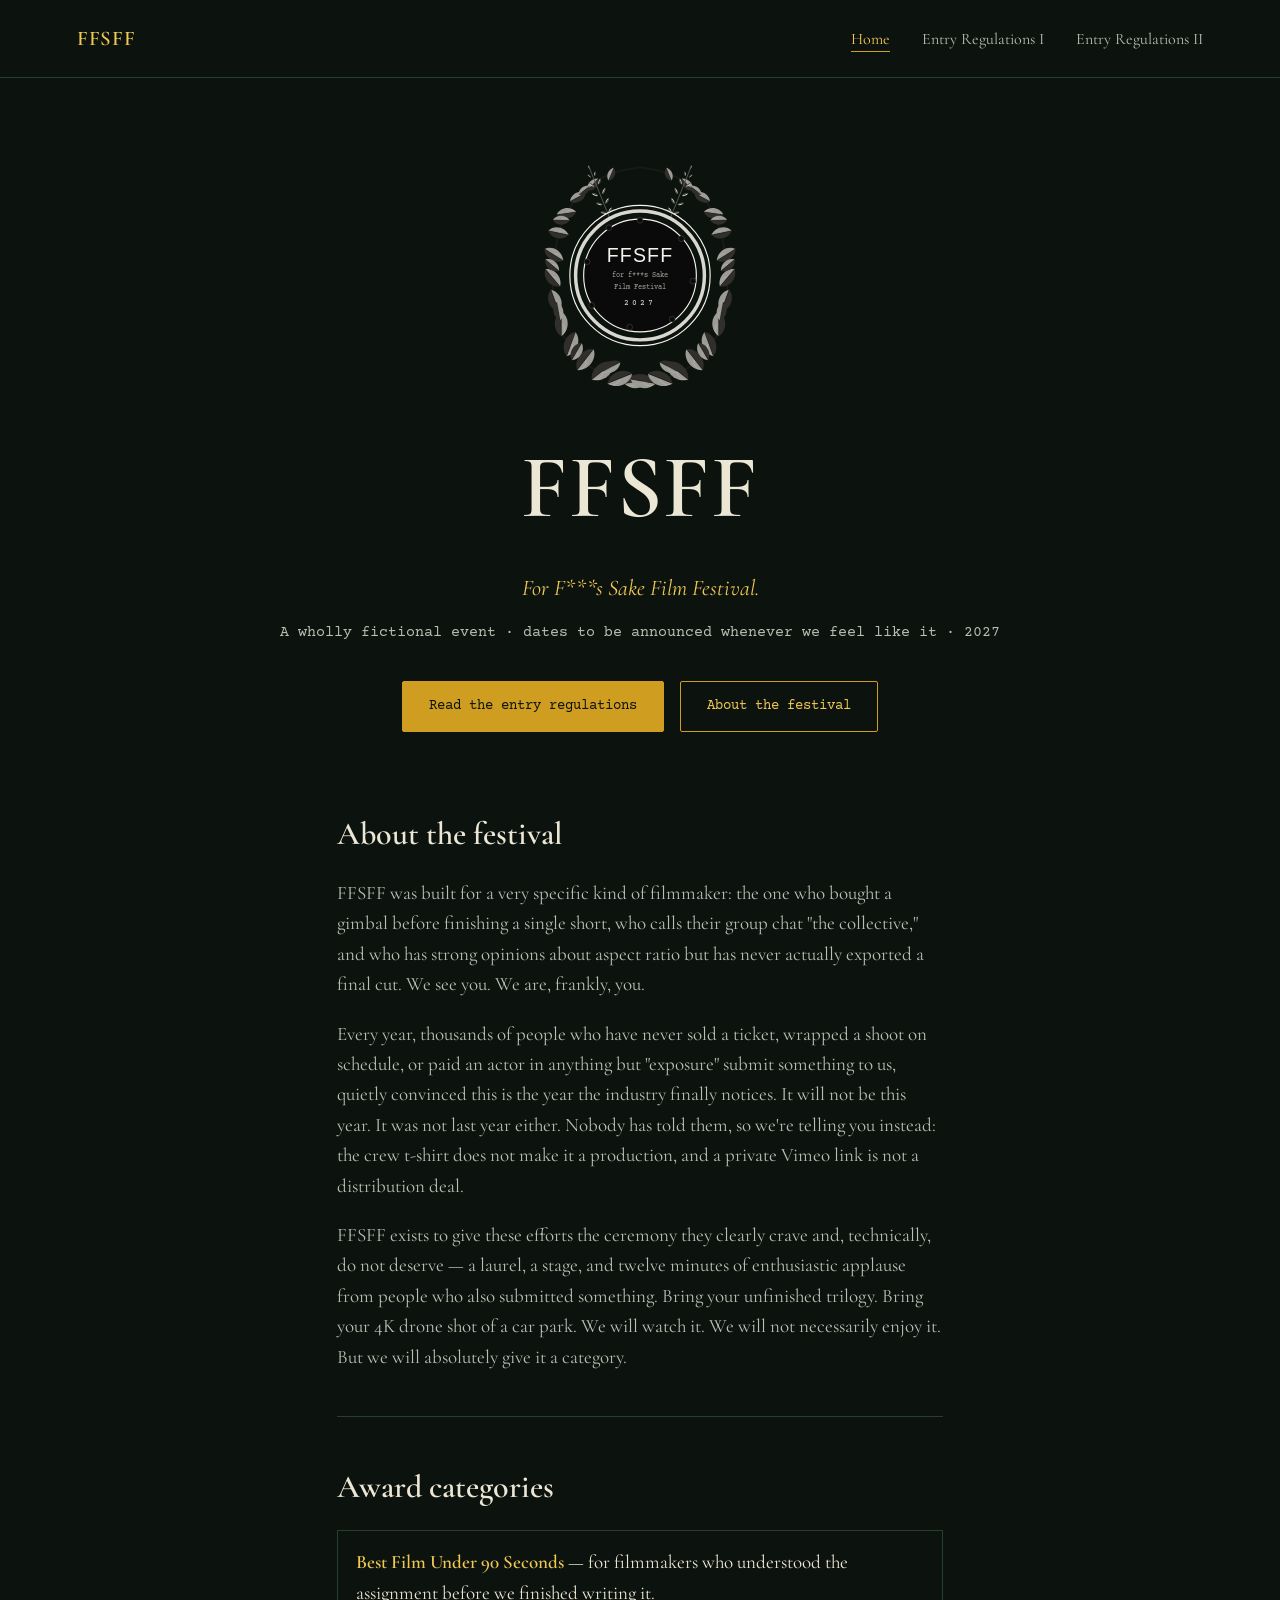
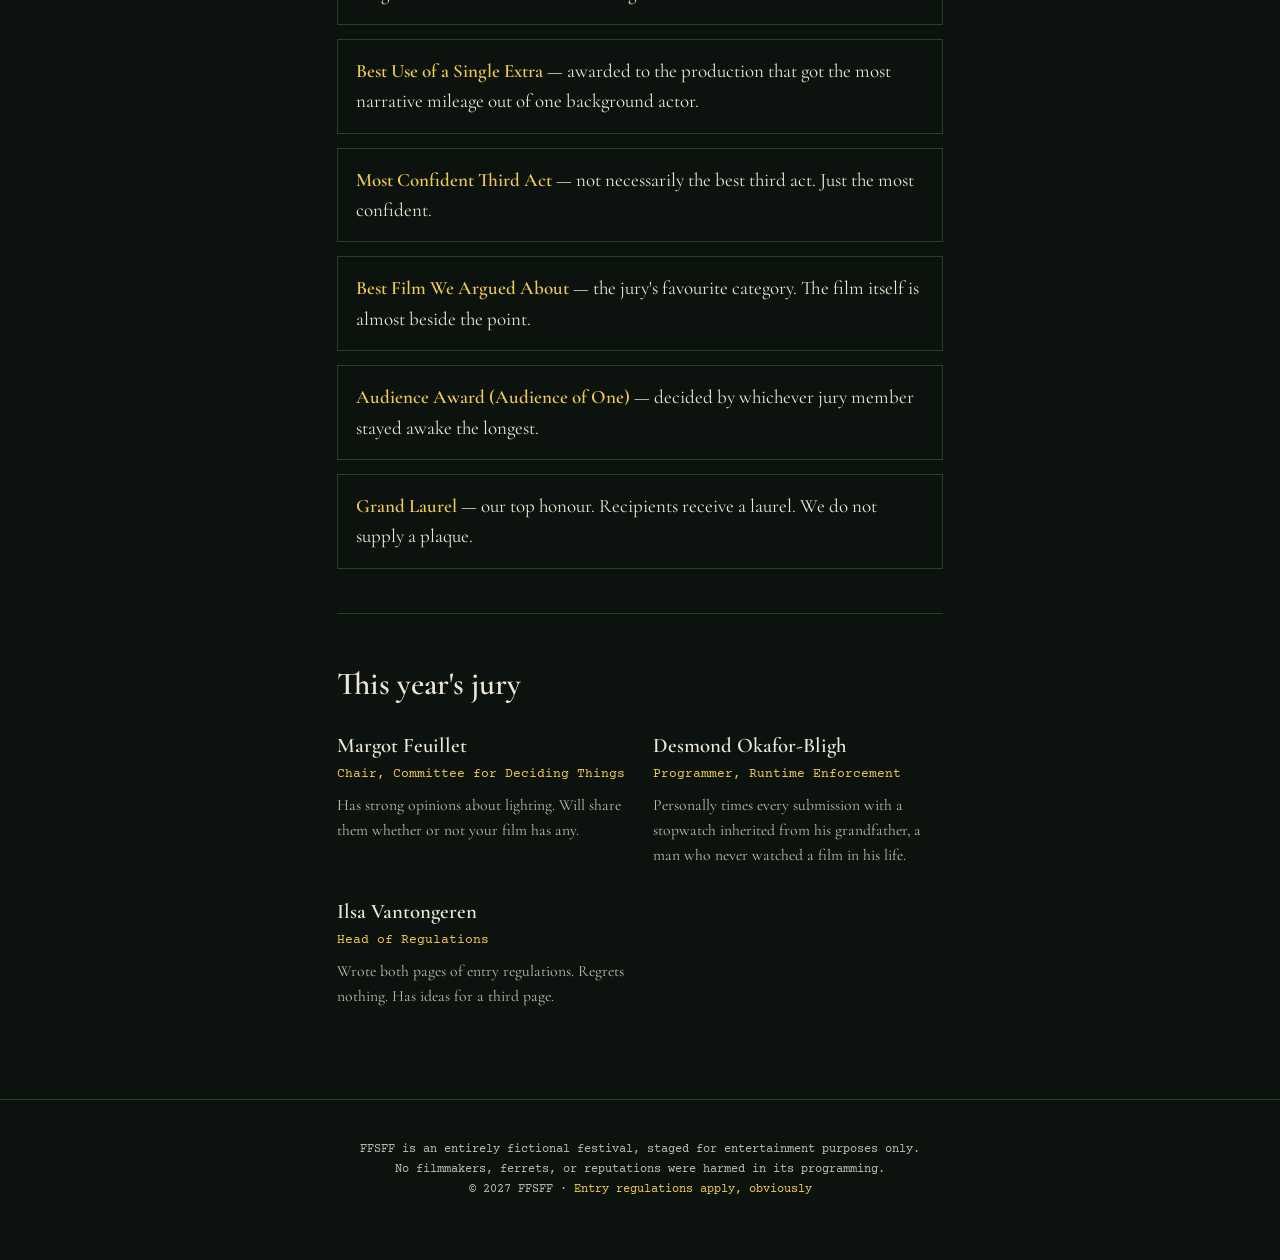
==== index.html @ 9a026857 "Black and white cinema theme, larger emblem" ====
<!DOCTYPE html>
<html lang="en">
<head>
<meta charset="UTF-8">
<meta name="viewport" content="width=device-width, initial-scale=1.0">
<title>FFSFF 2027 — For F***s Sake Film Festival</title>
<meta name="description" content="FFSFF 2027: a mock film festival for people who insist they're filmmakers and, bless them, have no idea they aren't.">
<link rel="stylesheet" href="style.css">
</head>
<body>

<div class="topnav">
  <a href="index.html" class="mark">FFSFF</a>
  <nav>
    <a href="index.html" aria-current="page">Home</a>
    <a href="entry-regulations-1.html">Entry Regulations I</a>
    <a href="entry-regulations-2.html">Entry Regulations II</a>
  </nav>
</div>
<div class="filmstrip"></div>

<header class="hero">
  <svg class="emblem" viewBox="0 0 400 460" xmlns="http://www.w3.org/2000/svg" role="img">
    <title>FFSFF emblem</title>
    <desc>A dense ring of grayscale laurel foliage framing a film-reel-styled circular badge with sprocket holes, reading FFSFF, for f-stars sake, film festival, 2027.</desc>
    <defs>
      <g id="leafGrey">
        <path d="M0,-17 C-12,-10 -12,10 0,17 L0,-17 Z" fill="#9c9b95"/>
        <path d="M0,-17 C12,-10 12,10 0,17 L0,-17 Z" fill="#302f2c"/>
        <path d="M0,-17 C-6,-13 -6,-4 -1,0" fill="none" stroke="#c9c8c2" stroke-width="1" opacity="0.5"/>
        <path d="M0,-17 L0,17" stroke="#1a1a18" stroke-width="0.7"/>
      </g>
      <g id="leafFern">
        <path d="M0,-9 C-4,-6 -4,6 0,9 L0,-9 Z" fill="#d8d7d0"/>
        <path d="M0,-9 C4,-6 4,6 0,9 L0,-9 Z" fill="#57564f"/>
      </g>
      <g id="fern">
        <path d="M0,0 L0,-92" stroke="#57564f" stroke-width="1.6"/>
        <use href="#leafFern" transform="translate(-6,-14) rotate(-58) scale(0.55)"/>
        <use href="#leafFern" transform="translate(6,-14) rotate(58) scale(0.55)"/>
        <use href="#leafFern" transform="translate(-7,-30) rotate(-52) scale(0.6)"/>
        <use href="#leafFern" transform="translate(7,-30) rotate(52) scale(0.6)"/>
        <use href="#leafFern" transform="translate(-8,-47) rotate(-46) scale(0.62)"/>
        <use href="#leafFern" transform="translate(8,-47) rotate(46) scale(0.62)"/>
        <use href="#leafFern" transform="translate(-7,-64) rotate(-40) scale(0.55)"/>
        <use href="#leafFern" transform="translate(7,-64) rotate(40) scale(0.55)"/>
        <use href="#leafFern" transform="translate(-5,-79) rotate(-30) scale(0.42)"/>
        <use href="#leafFern" transform="translate(5,-79) rotate(30) scale(0.42)"/>
        <use href="#leafFern" transform="translate(0,-93) rotate(0) scale(0.35)"/>
      </g>
    </defs>

    <g>
      <path d="M200,435 C140,428 85,400 62,340 C45,295 45,240 55,190 C65,140 90,100 130,78 C155,65 178,60 200,58" fill="none" stroke="#1a1a18" stroke-width="3"/>
      <use href="#leafGrey" transform="translate(195,430) rotate(-100) scale(1.3)"/>
      <use href="#leafGrey" transform="translate(165,425) rotate(-112) scale(1.35)"/>
      <use href="#leafGrey" transform="translate(135,412) rotate(-128) scale(1.4)"/>
      <use href="#leafGrey" transform="translate(105,392) rotate(-142) scale(1.35)"/>
      <use href="#leafGrey" transform="translate(80,365) rotate(-160) scale(1.3)"/>
      <use href="#leafGrey" transform="translate(63,330) rotate(180) scale(1.25)"/>
      <use href="#leafGrey" transform="translate(52,290) rotate(160) scale(1.2)"/>
      <use href="#leafGrey" transform="translate(48,250) rotate(140) scale(1.15)"/>
      <use href="#leafGrey" transform="translate(50,210) rotate(122) scale(1.1)"/>
      <use href="#leafGrey" transform="translate(58,172) rotate(102) scale(1.05)"/>
      <use href="#leafGrey" transform="translate(72,138) rotate(82) scale(1.0)"/>
      <use href="#leafGrey" transform="translate(92,110) rotate(62) scale(0.9)"/>
      <use href="#leafGrey" transform="translate(118,88) rotate(42) scale(0.8)"/>
      <use href="#leafGrey" transform="translate(150,70) rotate(22) scale(0.7)"/>
      <use href="#leafGrey" transform="translate(150,405) rotate(-118) scale(1.05)"/>
      <use href="#leafGrey" transform="translate(90,378) rotate(-150) scale(1.0)"/>
      <use href="#leafGrey" transform="translate(58,308) rotate(170) scale(0.95)"/>
      <use href="#leafGrey" transform="translate(47,228) rotate(130) scale(0.9)"/>
      <use href="#leafGrey" transform="translate(63,150) rotate(92) scale(0.85)"/>
      <use href="#leafGrey" transform="translate(103,98) rotate(52) scale(0.7)"/>
      <use href="#fern" transform="translate(148,148) rotate(-22) scale(1.05)"/>
    </g>
    <g transform="translate(400,0) scale(-1,1)">
      <path d="M200,435 C140,428 85,400 62,340 C45,295 45,240 55,190 C65,140 90,100 130,78 C155,65 178,60 200,58" fill="none" stroke="#1a1a18" stroke-width="3"/>
      <use href="#leafGrey" transform="translate(195,430) rotate(-100) scale(1.3)"/>
      <use href="#leafGrey" transform="translate(165,425) rotate(-112) scale(1.35)"/>
      <use href="#leafGrey" transform="translate(135,412) rotate(-128) scale(1.4)"/>
      <use href="#leafGrey" transform="translate(105,392) rotate(-142) scale(1.35)"/>
      <use href="#leafGrey" transform="translate(80,365) rotate(-160) scale(1.3)"/>
      <use href="#leafGrey" transform="translate(63,330) rotate(180) scale(1.25)"/>
      <use href="#leafGrey" transform="translate(52,290) rotate(160) scale(1.2)"/>
      <use href="#leafGrey" transform="translate(48,250) rotate(140) scale(1.15)"/>
      <use href="#leafGrey" transform="translate(50,210) rotate(122) scale(1.1)"/>
      <use href="#leafGrey" transform="translate(58,172) rotate(102) scale(1.05)"/>
      <use href="#leafGrey" transform="translate(72,138) rotate(82) scale(1.0)"/>
      <use href="#leafGrey" transform="translate(92,110) rotate(62) scale(0.9)"/>
      <use href="#leafGrey" transform="translate(118,88) rotate(42) scale(0.8)"/>
      <use href="#leafGrey" transform="translate(150,70) rotate(22) scale(0.7)"/>
      <use href="#leafGrey" transform="translate(150,405) rotate(-118) scale(1.05)"/>
      <use href="#leafGrey" transform="translate(90,378) rotate(-150) scale(1.0)"/>
      <use href="#leafGrey" transform="translate(58,308) rotate(170) scale(0.95)"/>
      <use href="#leafGrey" transform="translate(47,228) rotate(130) scale(0.9)"/>
      <use href="#leafGrey" transform="translate(63,150) rotate(92) scale(0.85)"/>
      <use href="#leafGrey" transform="translate(103,98) rotate(52) scale(0.7)"/>
      <use href="#fern" transform="translate(148,148) rotate(-22) scale(1.05)"/>
    </g>

    <circle cx="200" cy="246" r="122" fill="none" stroke="#f4f3ee" stroke-width="2"/>
    <circle cx="200" cy="246" r="112" fill="none" stroke="#d8d7d0" stroke-width="6"/>
    <circle cx="200" cy="246" r="98" fill="#0a0a0a" stroke="#f4f3ee" stroke-width="2"/>
    <circle cx="200" cy="150" r="5" fill="#0a0a0a" stroke="#4a4a46" stroke-width="1"/>
    <circle cx="272" cy="182" r="5" fill="#0a0a0a" stroke="#4a4a46" stroke-width="1"/>
    <circle cx="292" cy="256" r="5" fill="#0a0a0a" stroke="#4a4a46" stroke-width="1"/>
    <circle cx="256" cy="322" r="5" fill="#0a0a0a" stroke="#4a4a46" stroke-width="1"/>
    <circle cx="182" cy="336" r="5" fill="#0a0a0a" stroke="#4a4a46" stroke-width="1"/>
    <circle cx="116" cy="298" r="5" fill="#0a0a0a" stroke="#4a4a46" stroke-width="1"/>
    <circle cx="108" cy="222" r="5" fill="#0a0a0a" stroke="#4a4a46" stroke-width="1"/>
    <circle cx="146" cy="163" r="5" fill="#0a0a0a" stroke="#4a4a46" stroke-width="1"/>

    <text x="200" y="222" text-anchor="middle" font-size="34" letter-spacing="2" fill="#f4f3ee" font-family="Bebas Neue, sans-serif">FFSFF</text>
    <text x="200" y="248" text-anchor="middle" font-size="13" fill="#a9a8a2" font-family="Courier Prime, monospace">for f***s Sake</text>
    <text x="200" y="270" text-anchor="middle" font-size="13" fill="#a9a8a2" font-family="Courier Prime, monospace">Film Festival</text>
    <text x="200" y="298" text-anchor="middle" font-size="14" letter-spacing="5" fill="#f4f3ee" font-family="Courier Prime, monospace">2027</text>
  </svg>

  <h1>FFSFF</h1>
  <p class="tagline">For F***s Sake Film Festival.</p>
  <p class="dates">A wholly fictional event · dates to be announced whenever we feel like it · 2027</p>

  <div class="ctas">
    <a class="btn solid" href="entry-regulations-1.html">Read the entry regulations</a>
    <a class="btn ghost" href="#about">About the festival</a>
  </div>
</header>
<div class="filmstrip"></div>

<main class="dark">

  <section id="about">
    <h2>About the festival</h2>
    <p>FFSFF was built for a very specific kind of filmmaker: the one who bought a gimbal before finishing a single short, who calls their group chat "the collective," and who has strong opinions about aspect ratio but has never actually exported a final cut. We see you. We are, frankly, you.</p>
    <p>Every year, thousands of people who have never sold a ticket, wrapped a shoot on schedule, or paid an actor in anything but "exposure" submit something to us, quietly convinced this is the year the industry finally notices. It will not be this year. It was not last year either. Nobody has told them, so we're telling you instead: the crew t-shirt does not make it a production, and a private Vimeo link is not a distribution deal.</p>
    <p>FFSFF exists to give these efforts the ceremony they clearly crave and, technically, do not deserve — a laurel, a stage, and twelve minutes of enthusiastic applause from people who also submitted something. Bring your unfinished trilogy. Bring your 4K drone shot of a car park. We will watch it. We will not necessarily enjoy it. But we will absolutely give it a category.</p>
  </section>

  <section id="categories">
    <h2>Award categories</h2>
    <ul class="categories-list">
      <li><strong>Best Film Under 90 Seconds</strong> — for filmmakers who understood the assignment before we finished writing it.</li>
      <li><strong>Best Use of a Single Extra</strong> — awarded to the production that got the most narrative mileage out of one background actor.</li>
      <li><strong>Most Confident Third Act</strong> — not necessarily the best third act. Just the most confident.</li>
      <li><strong>Best Film We Argued About</strong> — the jury's favourite category. The film itself is almost beside the point.</li>
      <li><strong>Audience Award (Audience of One)</strong> — decided by whichever jury member stayed awake the longest.</li>
      <li><strong>Grand Laurel</strong> — our top honour. Recipients receive a laurel. We do not supply a plaque.</li>
    </ul>
  </section>

  <section id="jury">
    <h2>This year's jury</h2>
    <div class="jury-grid">
      <div class="jury-card">
        <h3>Margot Feuillet</h3>
        <div class="role">Chair, Committee for Deciding Things</div>
        <p>Has strong opinions about lighting. Will share them whether or not your film has any.</p>
      </div>
      <div class="jury-card">
        <h3>Desmond Okafor-Bligh</h3>
        <div class="role">Programmer, Runtime Enforcement</div>
        <p>Personally times every submission with a stopwatch inherited from his grandfather, a man who never watched a film in his life.</p>
      </div>
      <div class="jury-card">
        <h3>Ilsa Vantongeren</h3>
        <div class="role">Head of Regulations</div>
        <p>Wrote both pages of entry regulations. Regrets nothing. Has ideas for a third page.</p>
      </div>
    </div>
  </section>

</main>

<div class="filmstrip"></div>
<footer>
  FFSFF is an entirely fictional festival, staged for entertainment purposes only.<br>
  No filmmakers, ferrets, or reputations were harmed in its programming.<br>
  © 2027 FFSFF · <a href="entry-regulations-1.html">Entry regulations apply, obviously</a>
</footer>

</body>
</html>
---- style.css ----
@import url('https://fonts.googleapis.com/css2?family=Cormorant+Garamond:ital,wght@0,400;0,500;0,600;1,500&family=Courier+Prime:wght@400;700&display=swap');

:root{
  --ink:#0c130e;
  --ink-2:#121b15;
  --forest:#26402d;
  --forest-light:#3f6046;
  --gold:#cf9d1f;
  --gold-light:#f0c852;
  --gold-dark:#8a6510;
  --cream:#ece6d5;
  --cream-dim:#b7c0b3;
  --stamp-red:#8c2f26;
  --max:760px;
}

*{box-sizing:border-box;}
html{scroll-behavior:smooth;}
body{
  margin:0;
  background:var(--ink);
  color:var(--cream);
  font-family:'Cormorant Garamond', serif;
  font-size:19px;
  line-height:1.6;
}

a{color:inherit;}
img,svg{max-width:100%;}

/* ---------- top nav ---------- */
.topnav{
  display:flex;
  justify-content:space-between;
  align-items:center;
  padding:22px 6vw;
  border-bottom:1px solid var(--forest);
}
.topnav .mark{
  font-weight:600;
  letter-spacing:0.04em;
  font-size:1.3rem;
  text-decoration:none;
  color:var(--gold-light);
}
.topnav nav a{
  margin-left:28px;
  text-decoration:none;
  font-size:1rem;
  color:var(--cream-dim);
  border-bottom:1px solid transparent;
  padding-bottom:2px;
}
.topnav nav a:hover, .topnav nav a[aria-current="page"]{
  border-bottom-color:var(--gold);
  color:var(--gold-light);
}

/* ---------- hero ---------- */
.hero{
  padding:56px 6vw 76px;
  text-align:center;
  max-width:920px;
  margin:0 auto;
}
.hero .emblem{width:230px;margin:0 auto 8px;}
.hero h1{
  font-size:clamp(3rem,9vw,5.6rem);
  margin:0;
  font-weight:600;
  letter-spacing:0.02em;
  color:var(--cream);
}
.hero .tagline{
  font-style:italic;
  color:var(--gold-light);
  font-size:1.4rem;
  margin:10px 0 4px;
}
.hero .dates{
  color:var(--cream-dim);
  font-family:'Courier Prime', monospace;
  font-size:0.95rem;
  margin-bottom:36px;
}
.hero .ctas{
  display:flex;
  gap:16px;
  justify-content:center;
  flex-wrap:wrap;
}
.btn{
  display:inline-block;
  padding:13px 26px;
  border-radius:2px;
  text-decoration:none;
  font-family:'Courier Prime', monospace;
  font-size:0.9rem;
  border:1px solid var(--gold);
  transition:background 0.15s ease, color 0.15s ease;
}
.btn.solid{background:var(--gold);color:#0c130e;}
.btn.solid:hover{background:var(--gold-light);}
.btn.ghost{color:var(--gold-light);}
.btn.ghost:hover{background:rgba(207,157,31,0.12);}

/* ---------- sections on dark ---------- */
main.dark{max-width:var(--max);margin:0 auto;padding:0 6vw 90px;}
main.dark h2{
  font-size:2rem;
  font-weight:600;
  color:var(--cream);
  border-top:1px solid var(--forest);
  padding-top:44px;
  margin-top:44px;
  margin-bottom:6px;
}
main.dark section:first-of-type h2{border-top:none;padding-top:0;margin-top:0;}
main.dark p{color:var(--cream-dim);}
blockquote{
  font-style:italic;
  color:var(--gold-light);
  border-left:2px solid var(--gold);
  margin:20px 0;
  padding:4px 0 4px 20px;
}
blockquote cite{
  display:block;
  font-style:normal;
  font-family:'Courier Prime', monospace;
  font-size:0.85rem;
  color:var(--cream-dim);
  margin-top:8px;
}

.categories-list{list-style:none;margin:18px 0 0;padding:0;display:grid;gap:14px;}
.categories-list li{
  border:1px solid var(--forest);
  padding:16px 18px;
  color:var(--cream);
}
.categories-list strong{color:var(--gold-light);font-weight:600;}

.jury-grid{display:grid;gap:26px;grid-template-columns:repeat(auto-fit,minmax(200px,1fr));margin-top:20px;}
.jury-card h3{margin:0 0 2px;color:var(--cream);font-weight:600;font-size:1.3rem;}
.jury-card .role{font-family:'Courier Prime',monospace;font-size:0.82rem;color:var(--gold-light);margin-bottom:8px;}
.jury-card p{margin:0;font-size:0.98rem;color:var(--cream-dim);}

footer{
  text-align:center;
  padding:40px 6vw 60px;
  color:var(--cream-dim);
  font-family:'Courier Prime', monospace;
  font-size:0.78rem;
  border-top:1px solid var(--forest);
}
footer a{color:var(--gold-light);text-decoration:none;}

/* ---------- regulations pages ---------- */
body.doc{background:var(--ink-2);color:var(--cream);}
body.doc .topnav{border-bottom:1px solid var(--forest);}
body.doc .topnav .mark{color:var(--gold-light);}
body.doc .topnav nav a{color:var(--cream-dim);}
body.doc .topnav nav a:hover, body.doc .topnav nav a[aria-current="page"]{color:var(--stamp-red);border-bottom-color:var(--stamp-red);}

.doc-wrap{max-width:var(--max);margin:0 auto;padding:20px 6vw 100px;position:relative;}
.doc-head{text-align:center;margin-bottom:10px;position:relative;}
.doc-head h1{font-size:clamp(2rem,5vw,2.7rem);margin:8px 0 4px;font-weight:600;color:var(--cream);}
.doc-head .part{font-family:'Courier Prime',monospace;font-size:0.85rem;letter-spacing:0.08em;color:var(--stamp-red);}
.doc-head .subhead{font-style:italic;color:var(--cream-dim);margin-bottom:0;}

.stamp{
  position:absolute;
  top:-6px;
  right:0;
  width:104px;
  height:104px;
  border:3px solid var(--stamp-red);
  border-radius:50%;
  transform:rotate(-14deg);
  display:flex;
  align-items:center;
  justify-content:center;
  text-align:center;
  color:var(--stamp-red);
  font-family:'Courier Prime',monospace;
  font-size:0.62rem;
  letter-spacing:0.06em;
  line-height:1.25;
  opacity:0.9;
}

.preamble{
  font-family:'Courier Prime',monospace;
  font-size:0.92rem;
  color:var(--cream-dim);
  border:1px dashed var(--forest-light);
  padding:16px 18px;
  margin:28px 0 10px;
}

.article{
  padding:22px 0;
  border-top:1px solid var(--forest);
}
.article:last-child{border-bottom:1px solid var(--forest);}
.article .num{
  font-family:'Courier Prime',monospace;
  font-size:0.8rem;
  color:var(--stamp-red);
  display:block;
  margin-bottom:4px;
}
.article h3{margin:0 0 6px;font-size:1.3rem;font-weight:600;color:var(--cream);}
.article p{margin:0;color:var(--cream-dim);}

.doc-nav{
  display:flex;
  justify-content:space-between;
  margin-top:40px;
  font-family:'Courier Prime',monospace;
  font-size:0.9rem;
}
.doc-nav a{text-decoration:none;color:var(--stamp-red);}
.doc-nav a:hover{text-decoration:underline;}

.signoff{
  margin-top:50px;
  padding-top:20px;
  border-top:1px dashed var(--forest-light);
  font-family:'Courier Prime',monospace;
  font-size:0.82rem;
  color:var(--cream-dim);
}

@media (max-width:520px){
  .stamp{position:static;transform:rotate(-8deg);margin:14px auto 0;}
  .doc-head h1{margin-top:0;}
}
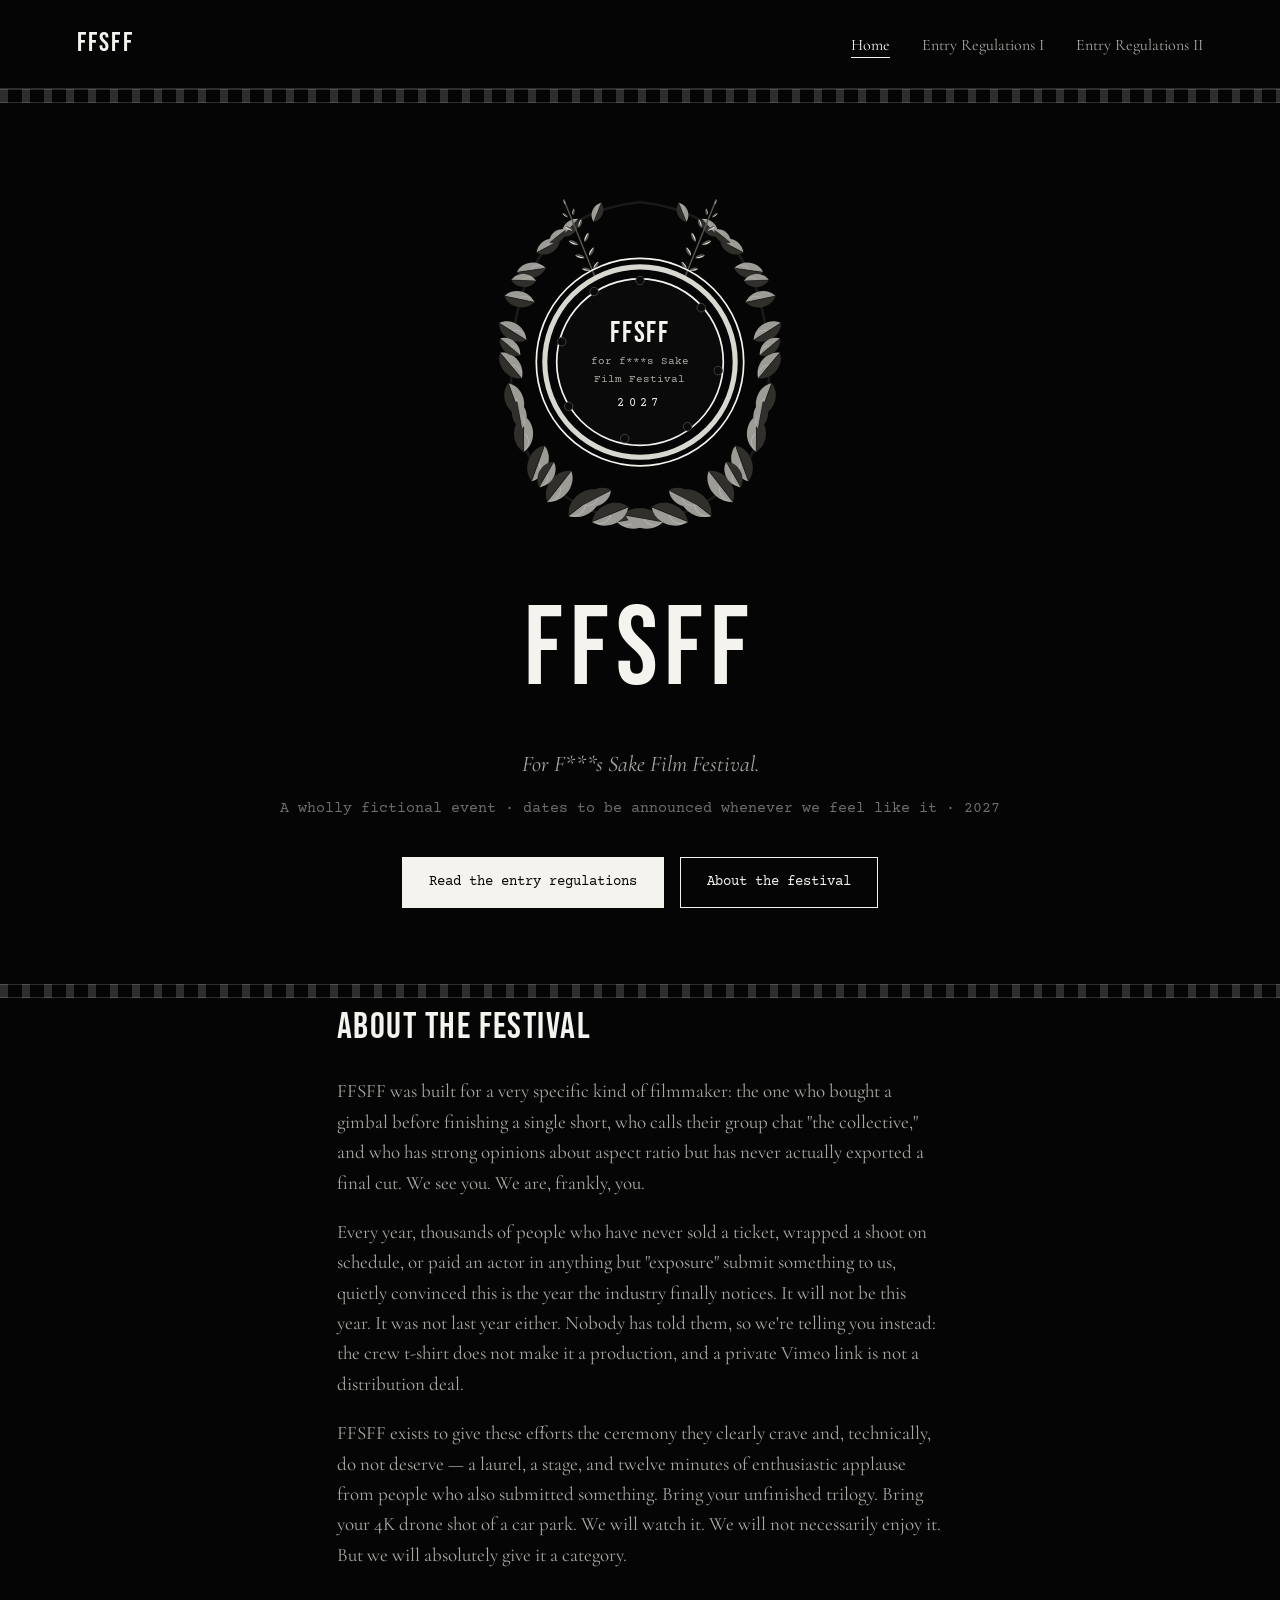
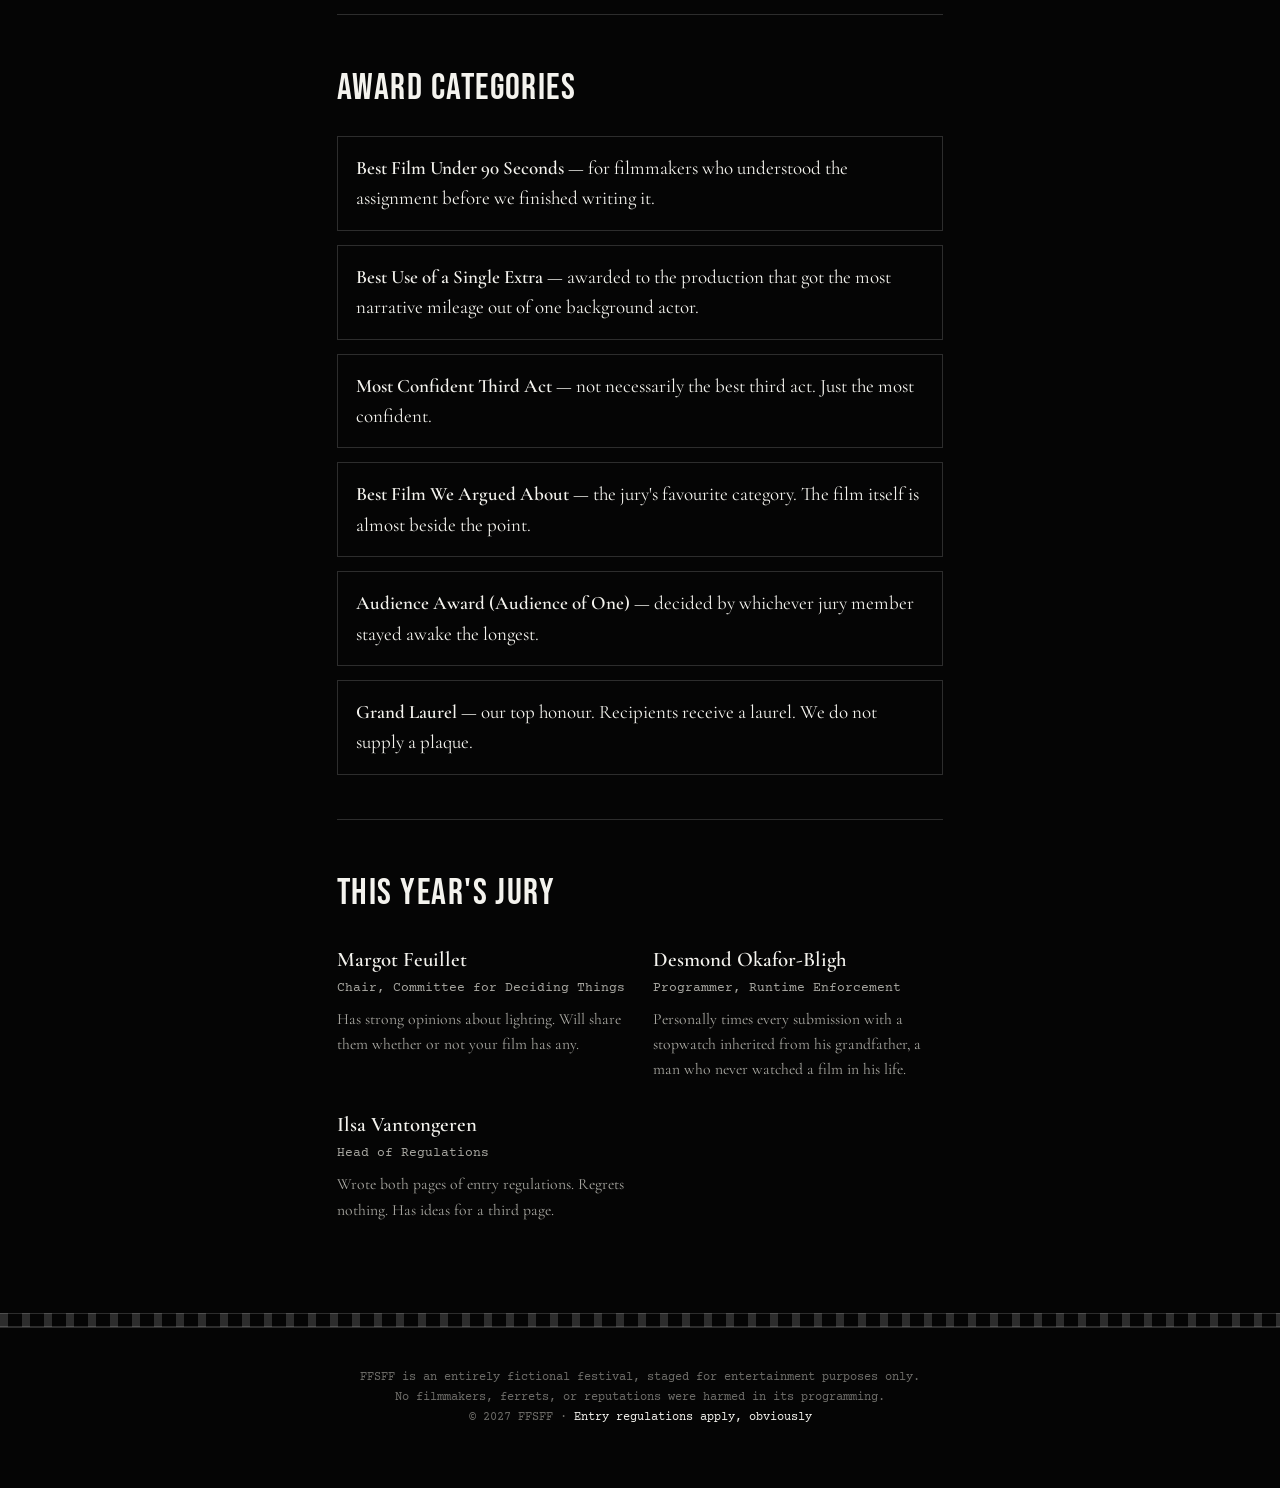
==== commit 9387e743: "Add SEO meta tags" ====
--- a/index.html
+++ b/index.html
@@ -5,6 +5,35 @@
 <meta name="viewport" content="width=device-width, initial-scale=1.0">
 <title>FFSFF 2027 — For F***s Sake Film Festival</title>
 <meta name="description" content="FFSFF 2027: a mock film festival for people who insist they're filmmakers and, bless them, have no idea they aren't.">
+<link rel="canonical" href="https://ffsff.site/">
+<meta name="theme-color" content="#050505">
+<link rel="icon" type="image/png" href="/favicon.png">
+<link rel="icon" href="/favicon.ico" sizes="any">
+
+<meta property="og:type" content="website">
+<meta property="og:site_name" content="FFSFF">
+<meta property="og:title" content="FFSFF 2027 — For F***s Sake Film Festival">
+<meta property="og:description" content="A mock film festival for people who insist they're filmmakers and, bless them, have no idea they aren't.">
+<meta property="og:url" content="https://ffsff.site/">
+<meta property="og:image" content="https://ffsff.site/og-image.png">
+<meta property="og:image:width" content="1200">
+<meta property="og:image:height" content="630">
+
+<meta name="twitter:card" content="summary_large_image">
+<meta name="twitter:title" content="FFSFF 2027 — For F***s Sake Film Festival">
+<meta name="twitter:description" content="A mock film festival for people who insist they're filmmakers and, bless them, have no idea they aren't.">
+<meta name="twitter:image" content="https://ffsff.site/og-image.png">
+
+<script type="application/ld+json">
+{
+  "@context": "https://schema.org",
+  "@type": "WebSite",
+  "name": "FFSFF — For F***s Sake Film Festival",
+  "alternateName": "FFSFF 2027",
+  "url": "https://ffsff.site/",
+  "description": "A wholly fictional, satirical film festival for aspiring filmmakers."
+}
+</script>
 <link rel="stylesheet" href="style.css">
 </head>
 <body>
--- a/style.css
+++ b/style.css
@@ -1,16 +1,14 @@
-@import url('https://fonts.googleapis.com/css2?family=Cormorant+Garamond:ital,wght@0,400;0,500;0,600;1,500&family=Courier+Prime:wght@400;700&display=swap');
+@import url('https://fonts.googleapis.com/css2?family=Bebas+Neue&family=Cormorant+Garamond:ital,wght@0,400;0,500;0,600;1,500&family=Courier+Prime:wght@400;700&display=swap');
 
 :root{
-  --ink:#0c130e;
-  --ink-2:#121b15;
-  --forest:#26402d;
-  --forest-light:#3f6046;
-  --gold:#cf9d1f;
-  --gold-light:#f0c852;
-  --gold-dark:#8a6510;
-  --cream:#ece6d5;
-  --cream-dim:#b7c0b3;
-  --stamp-red:#8c2f26;
+  --bg:#050505;
+  --panel:#0f0f0f;
+  --line:rgba(255,255,255,0.16);
+  --line-soft:rgba(255,255,255,0.08);
+  --white:#f4f3ee;
+  --grey:#a9a8a2;
+  --grey-dim:#6f6e6a;
+  --accent:#d8d7d0;
   --max:760px;
 }
 
@@ -18,8 +16,8 @@
 html{scroll-behavior:smooth;}
 body{
   margin:0;
-  background:var(--ink);
-  color:var(--cream);
+  background:var(--bg);
+  color:var(--white);
   font-family:'Cormorant Garamond', serif;
   font-size:19px;
   line-height:1.6;
@@ -28,57 +26,69 @@
 a{color:inherit;}
 img,svg{max-width:100%;}
 
+/* ---------- film strip divider ---------- */
+.filmstrip{
+  height:14px;
+  background:
+    repeating-linear-gradient(90deg,
+      var(--line) 0, var(--line) 8px,
+      transparent 8px, transparent 22px);
+  border-top:1px solid var(--line);
+  border-bottom:1px solid var(--line);
+}
+
 /* ---------- top nav ---------- */
 .topnav{
   display:flex;
   justify-content:space-between;
   align-items:center;
   padding:22px 6vw;
-  border-bottom:1px solid var(--forest);
+  border-bottom:1px solid var(--line);
 }
 .topnav .mark{
-  font-weight:600;
-  letter-spacing:0.04em;
-  font-size:1.3rem;
+  font-family:'Bebas Neue', sans-serif;
+  letter-spacing:0.08em;
+  font-size:1.7rem;
   text-decoration:none;
-  color:var(--gold-light);
+  color:var(--white);
 }
 .topnav nav a{
   margin-left:28px;
   text-decoration:none;
   font-size:1rem;
-  color:var(--cream-dim);
+  color:var(--grey);
   border-bottom:1px solid transparent;
   padding-bottom:2px;
 }
 .topnav nav a:hover, .topnav nav a[aria-current="page"]{
-  border-bottom-color:var(--gold);
-  color:var(--gold-light);
+  border-bottom-color:var(--white);
+  color:var(--white);
 }
 
 /* ---------- hero ---------- */
 .hero{
-  padding:56px 6vw 76px;
+  padding:50px 6vw 76px;
   text-align:center;
   max-width:920px;
   margin:0 auto;
 }
-.hero .emblem{width:230px;margin:0 auto 8px;}
+.hero .emblem{width:340px;margin:0 auto 8px;}
 .hero h1{
-  font-size:clamp(3rem,9vw,5.6rem);
+  font-family:'Bebas Neue', sans-serif;
+  font-size:clamp(3.6rem,11vw,7rem);
   margin:0;
-  font-weight:600;
-  letter-spacing:0.02em;
-  color:var(--cream);
+  font-weight:400;
+  letter-spacing:0.06em;
+  color:var(--white);
 }
 .hero .tagline{
   font-style:italic;
-  color:var(--gold-light);
+  color:var(--grey);
   font-size:1.4rem;
-  margin:10px 0 4px;
+  margin:6px 0 4px;
 }
 .hero .dates{
-  color:var(--cream-dim);
+  color:var(--grey-dim);
   font-family:'Courier Prime', monospace;
   font-size:0.95rem;
   margin-bottom:36px;
@@ -92,35 +102,37 @@
 .btn{
   display:inline-block;
   padding:13px 26px;
-  border-radius:2px;
+  border-radius:0;
   text-decoration:none;
   font-family:'Courier Prime', monospace;
   font-size:0.9rem;
-  border:1px solid var(--gold);
+  border:1px solid var(--white);
   transition:background 0.15s ease, color 0.15s ease;
 }
-.btn.solid{background:var(--gold);color:#0c130e;}
-.btn.solid:hover{background:var(--gold-light);}
-.btn.ghost{color:var(--gold-light);}
-.btn.ghost:hover{background:rgba(207,157,31,0.12);}
+.btn.solid{background:var(--white);color:#050505;}
+.btn.solid:hover{background:var(--grey);}
+.btn.ghost{color:var(--white);}
+.btn.ghost:hover{background:rgba(255,255,255,0.1);}
 
 /* ---------- sections on dark ---------- */
 main.dark{max-width:var(--max);margin:0 auto;padding:0 6vw 90px;}
 main.dark h2{
-  font-size:2rem;
-  font-weight:600;
-  color:var(--cream);
-  border-top:1px solid var(--forest);
+  font-family:'Bebas Neue', sans-serif;
+  font-size:2.3rem;
+  font-weight:400;
+  letter-spacing:0.04em;
+  color:var(--white);
+  border-top:1px solid var(--line);
   padding-top:44px;
   margin-top:44px;
   margin-bottom:6px;
 }
 main.dark section:first-of-type h2{border-top:none;padding-top:0;margin-top:0;}
-main.dark p{color:var(--cream-dim);}
+main.dark p{color:var(--grey);}
 blockquote{
   font-style:italic;
-  color:var(--gold-light);
-  border-left:2px solid var(--gold);
+  color:var(--white);
+  border-left:2px solid var(--white);
   margin:20px 0;
   padding:4px 0 4px 20px;
 }
@@ -129,45 +141,45 @@
   font-style:normal;
   font-family:'Courier Prime', monospace;
   font-size:0.85rem;
-  color:var(--cream-dim);
+  color:var(--grey-dim);
   margin-top:8px;
 }
 
 .categories-list{list-style:none;margin:18px 0 0;padding:0;display:grid;gap:14px;}
 .categories-list li{
-  border:1px solid var(--forest);
+  border:1px solid var(--line);
   padding:16px 18px;
-  color:var(--cream);
-}
-.categories-list strong{color:var(--gold-light);font-weight:600;}
+  color:var(--white);
+}
+.categories-list strong{color:var(--white);font-weight:600;}
 
 .jury-grid{display:grid;gap:26px;grid-template-columns:repeat(auto-fit,minmax(200px,1fr));margin-top:20px;}
-.jury-card h3{margin:0 0 2px;color:var(--cream);font-weight:600;font-size:1.3rem;}
-.jury-card .role{font-family:'Courier Prime',monospace;font-size:0.82rem;color:var(--gold-light);margin-bottom:8px;}
-.jury-card p{margin:0;font-size:0.98rem;color:var(--cream-dim);}
+.jury-card h3{margin:0 0 2px;color:var(--white);font-weight:600;font-size:1.3rem;}
+.jury-card .role{font-family:'Courier Prime',monospace;font-size:0.82rem;color:var(--grey);margin-bottom:8px;}
+.jury-card p{margin:0;font-size:0.98rem;color:var(--grey);}
 
 footer{
   text-align:center;
   padding:40px 6vw 60px;
-  color:var(--cream-dim);
+  color:var(--grey-dim);
   font-family:'Courier Prime', monospace;
   font-size:0.78rem;
-  border-top:1px solid var(--forest);
-}
-footer a{color:var(--gold-light);text-decoration:none;}
-
-/* ---------- regulations pages ---------- */
-body.doc{background:var(--ink-2);color:var(--cream);}
-body.doc .topnav{border-bottom:1px solid var(--forest);}
-body.doc .topnav .mark{color:var(--gold-light);}
-body.doc .topnav nav a{color:var(--cream-dim);}
-body.doc .topnav nav a:hover, body.doc .topnav nav a[aria-current="page"]{color:var(--stamp-red);border-bottom-color:var(--stamp-red);}
-
-.doc-wrap{max-width:var(--max);margin:0 auto;padding:20px 6vw 100px;position:relative;}
+  border-top:1px solid var(--line);
+}
+footer a{color:var(--white);text-decoration:none;}
+
+/* ---------- regulations pages (screenplay style) ---------- */
+body.doc{background:var(--panel);color:var(--white);}
+body.doc .topnav{border-bottom:1px solid var(--line);}
+body.doc .topnav .mark{color:var(--white);}
+body.doc .topnav nav a{color:var(--grey);}
+body.doc .topnav nav a:hover, body.doc .topnav nav a[aria-current="page"]{color:var(--white);border-bottom-color:var(--white);}
+
+.doc-wrap{max-width:var(--max);margin:0 auto;padding:20px 6vw 100px;position:relative;font-family:'Courier Prime', monospace;}
 .doc-head{text-align:center;margin-bottom:10px;position:relative;}
-.doc-head h1{font-size:clamp(2rem,5vw,2.7rem);margin:8px 0 4px;font-weight:600;color:var(--cream);}
-.doc-head .part{font-family:'Courier Prime',monospace;font-size:0.85rem;letter-spacing:0.08em;color:var(--stamp-red);}
-.doc-head .subhead{font-style:italic;color:var(--cream-dim);margin-bottom:0;}
+.doc-head h1{font-family:'Bebas Neue', sans-serif;font-size:clamp(2.2rem,5vw,3rem);letter-spacing:0.04em;margin:8px 0 4px;font-weight:400;color:var(--white);}
+.doc-head .part{font-family:'Courier Prime',monospace;font-size:0.85rem;letter-spacing:0.08em;color:var(--grey);}
+.doc-head .subhead{font-family:'Cormorant Garamond',serif;font-style:italic;color:var(--grey);margin-bottom:0;}
 
 .stamp{
   position:absolute;
@@ -175,65 +187,64 @@
   right:0;
   width:104px;
   height:104px;
-  border:3px solid var(--stamp-red);
+  border:3px solid var(--white);
   border-radius:50%;
   transform:rotate(-14deg);
   display:flex;
   align-items:center;
   justify-content:center;
   text-align:center;
-  color:var(--stamp-red);
+  color:var(--white);
   font-family:'Courier Prime',monospace;
   font-size:0.62rem;
   letter-spacing:0.06em;
   line-height:1.25;
-  opacity:0.9;
+  opacity:0.85;
 }
 
 .preamble{
-  font-family:'Courier Prime',monospace;
   font-size:0.92rem;
-  color:var(--cream-dim);
-  border:1px dashed var(--forest-light);
+  color:var(--grey);
+  border:1px dashed var(--line);
   padding:16px 18px;
   margin:28px 0 10px;
 }
 
 .article{
   padding:22px 0;
-  border-top:1px solid var(--forest);
-}
-.article:last-child{border-bottom:1px solid var(--forest);}
+  border-top:1px solid var(--line-soft);
+  font-family:'Cormorant Garamond', serif;
+}
+.article:last-child{border-bottom:1px solid var(--line-soft);}
 .article .num{
   font-family:'Courier Prime',monospace;
   font-size:0.8rem;
-  color:var(--stamp-red);
+  color:var(--grey);
   display:block;
   margin-bottom:4px;
 }
-.article h3{margin:0 0 6px;font-size:1.3rem;font-weight:600;color:var(--cream);}
-.article p{margin:0;color:var(--cream-dim);}
+.article h3{margin:0 0 6px;font-size:1.35rem;font-weight:600;color:var(--white);}
+.article p{margin:0;color:var(--grey);font-size:1.05rem;}
 
 .doc-nav{
   display:flex;
   justify-content:space-between;
   margin-top:40px;
-  font-family:'Courier Prime',monospace;
   font-size:0.9rem;
 }
-.doc-nav a{text-decoration:none;color:var(--stamp-red);}
+.doc-nav a{text-decoration:none;color:var(--white);}
 .doc-nav a:hover{text-decoration:underline;}
 
 .signoff{
   margin-top:50px;
   padding-top:20px;
-  border-top:1px dashed var(--forest-light);
-  font-family:'Courier Prime',monospace;
+  border-top:1px dashed var(--line);
   font-size:0.82rem;
-  color:var(--cream-dim);
+  color:var(--grey-dim);
 }
 
 @media (max-width:520px){
   .stamp{position:static;transform:rotate(-8deg);margin:14px auto 0;}
   .doc-head h1{margin-top:0;}
-}
+  .hero .emblem{width:260px;}
+}
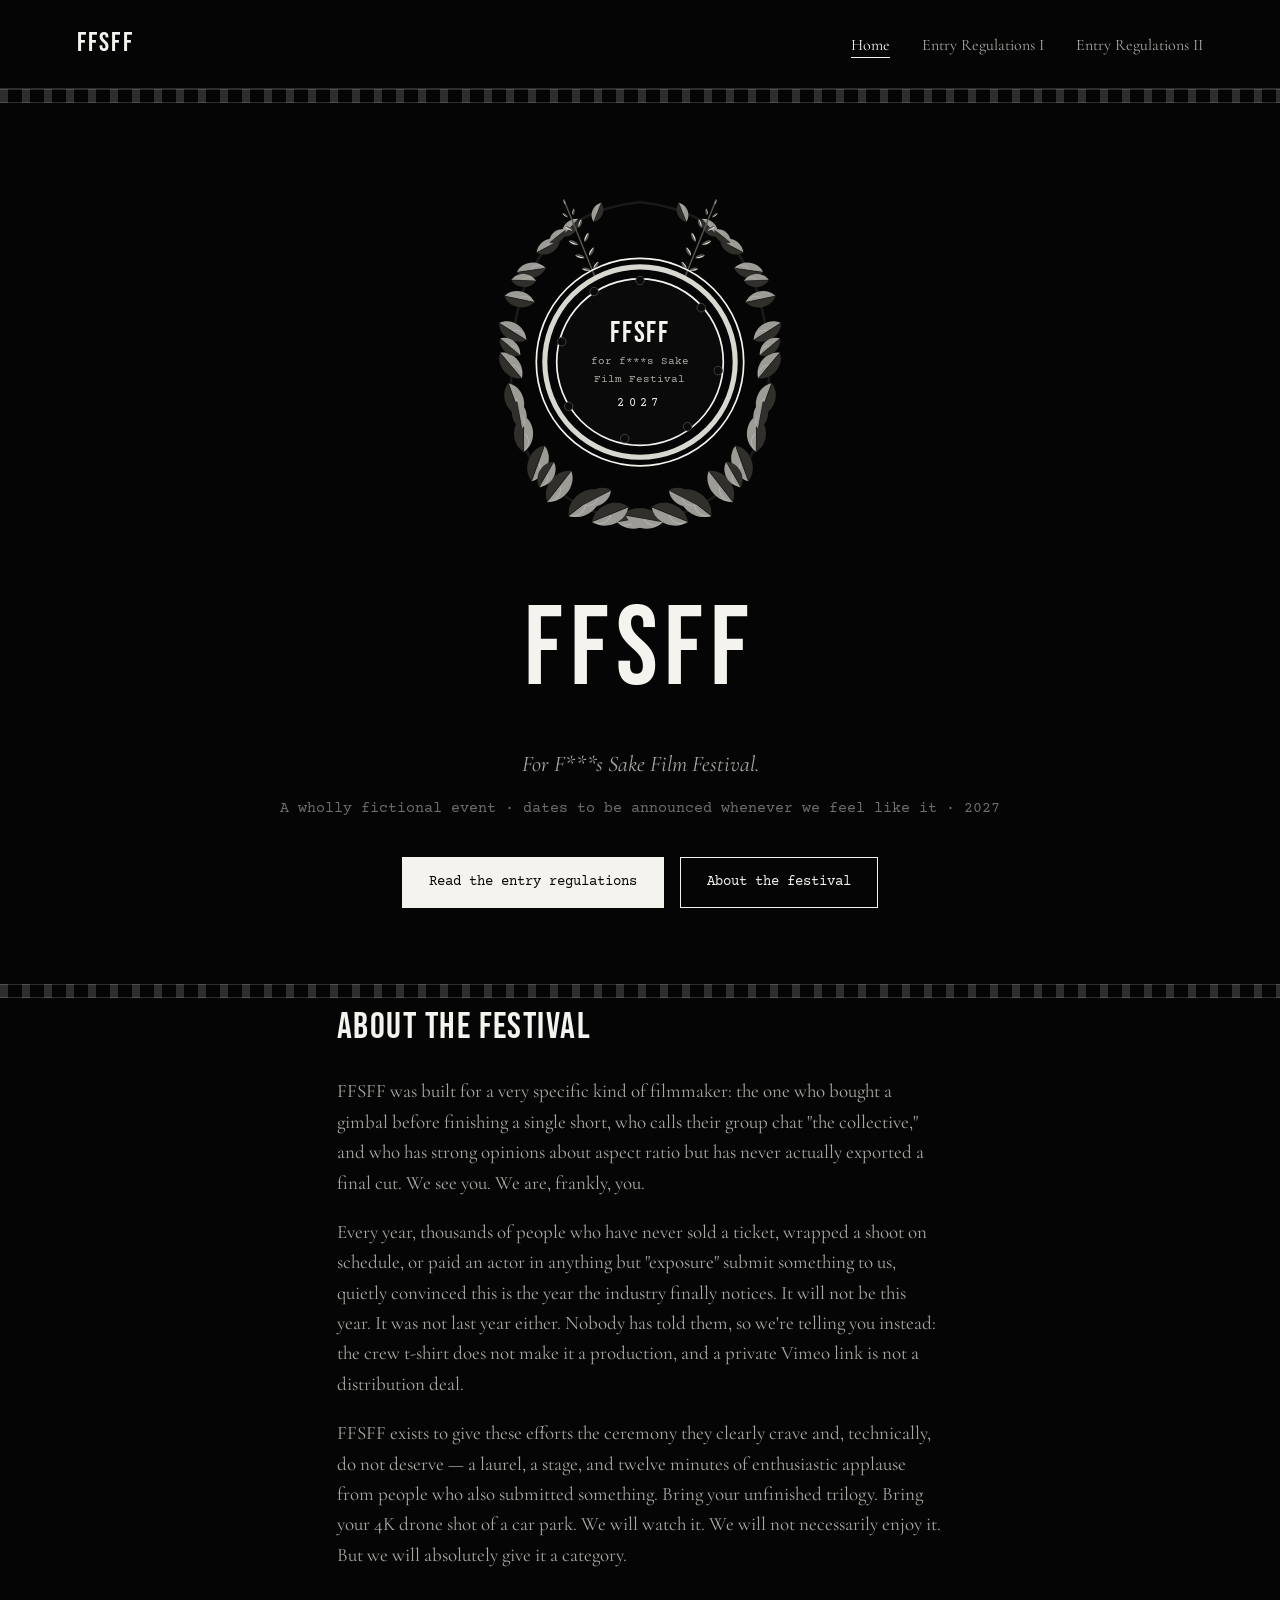
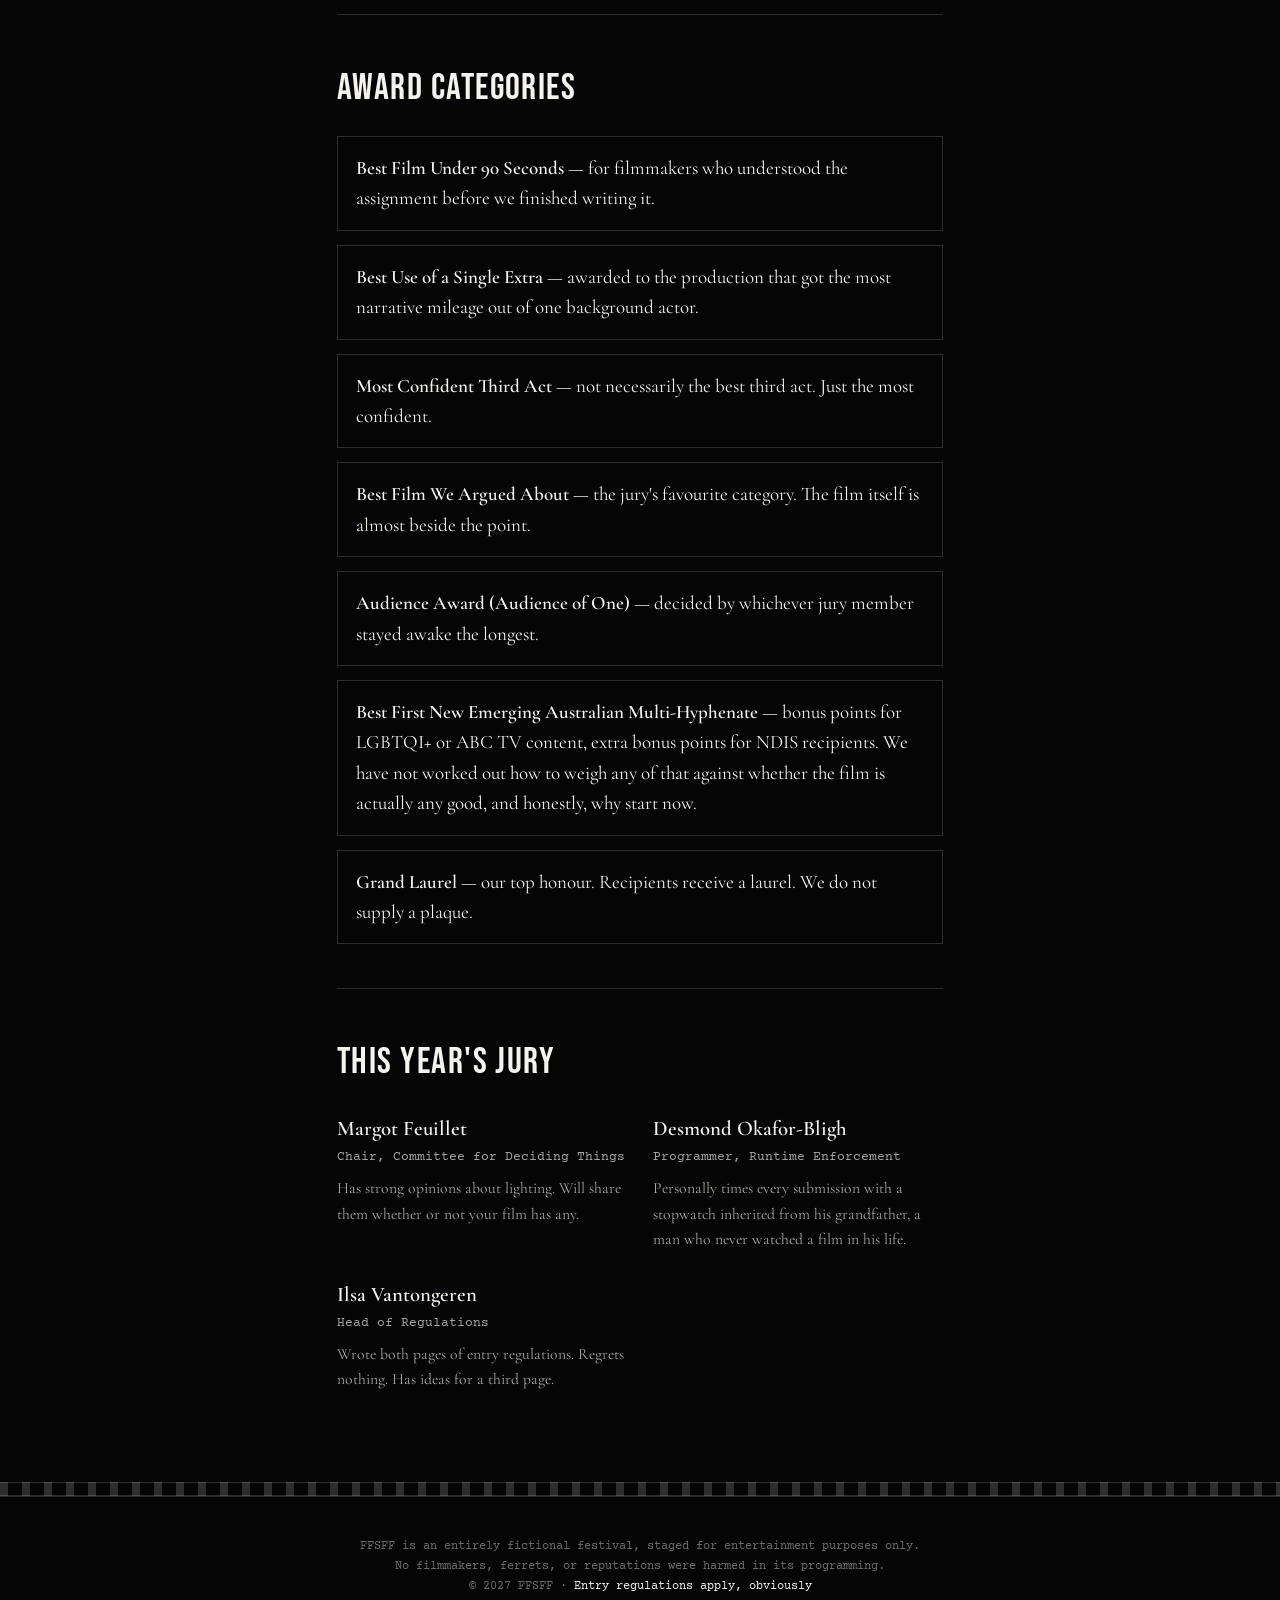
==== commit 289c17e9: "Add new award category" ====
--- a/index.html
+++ b/index.html
@@ -174,6 +174,7 @@
       <li><strong>Most Confident Third Act</strong> — not necessarily the best third act. Just the most confident.</li>
       <li><strong>Best Film We Argued About</strong> — the jury's favourite category. The film itself is almost beside the point.</li>
       <li><strong>Audience Award (Audience of One)</strong> — decided by whichever jury member stayed awake the longest.</li>
+      <li><strong>Best First New Emerging Australian Multi-Hyphenate</strong> — bonus points for LGBTQI+ or ABC TV content, extra bonus points for NDIS recipients. We have not worked out how to weigh any of that against whether the film is actually any good, and honestly, why start now.</li>
       <li><strong>Grand Laurel</strong> — our top honour. Recipients receive a laurel. We do not supply a plaque.</li>
     </ul>
   </section>
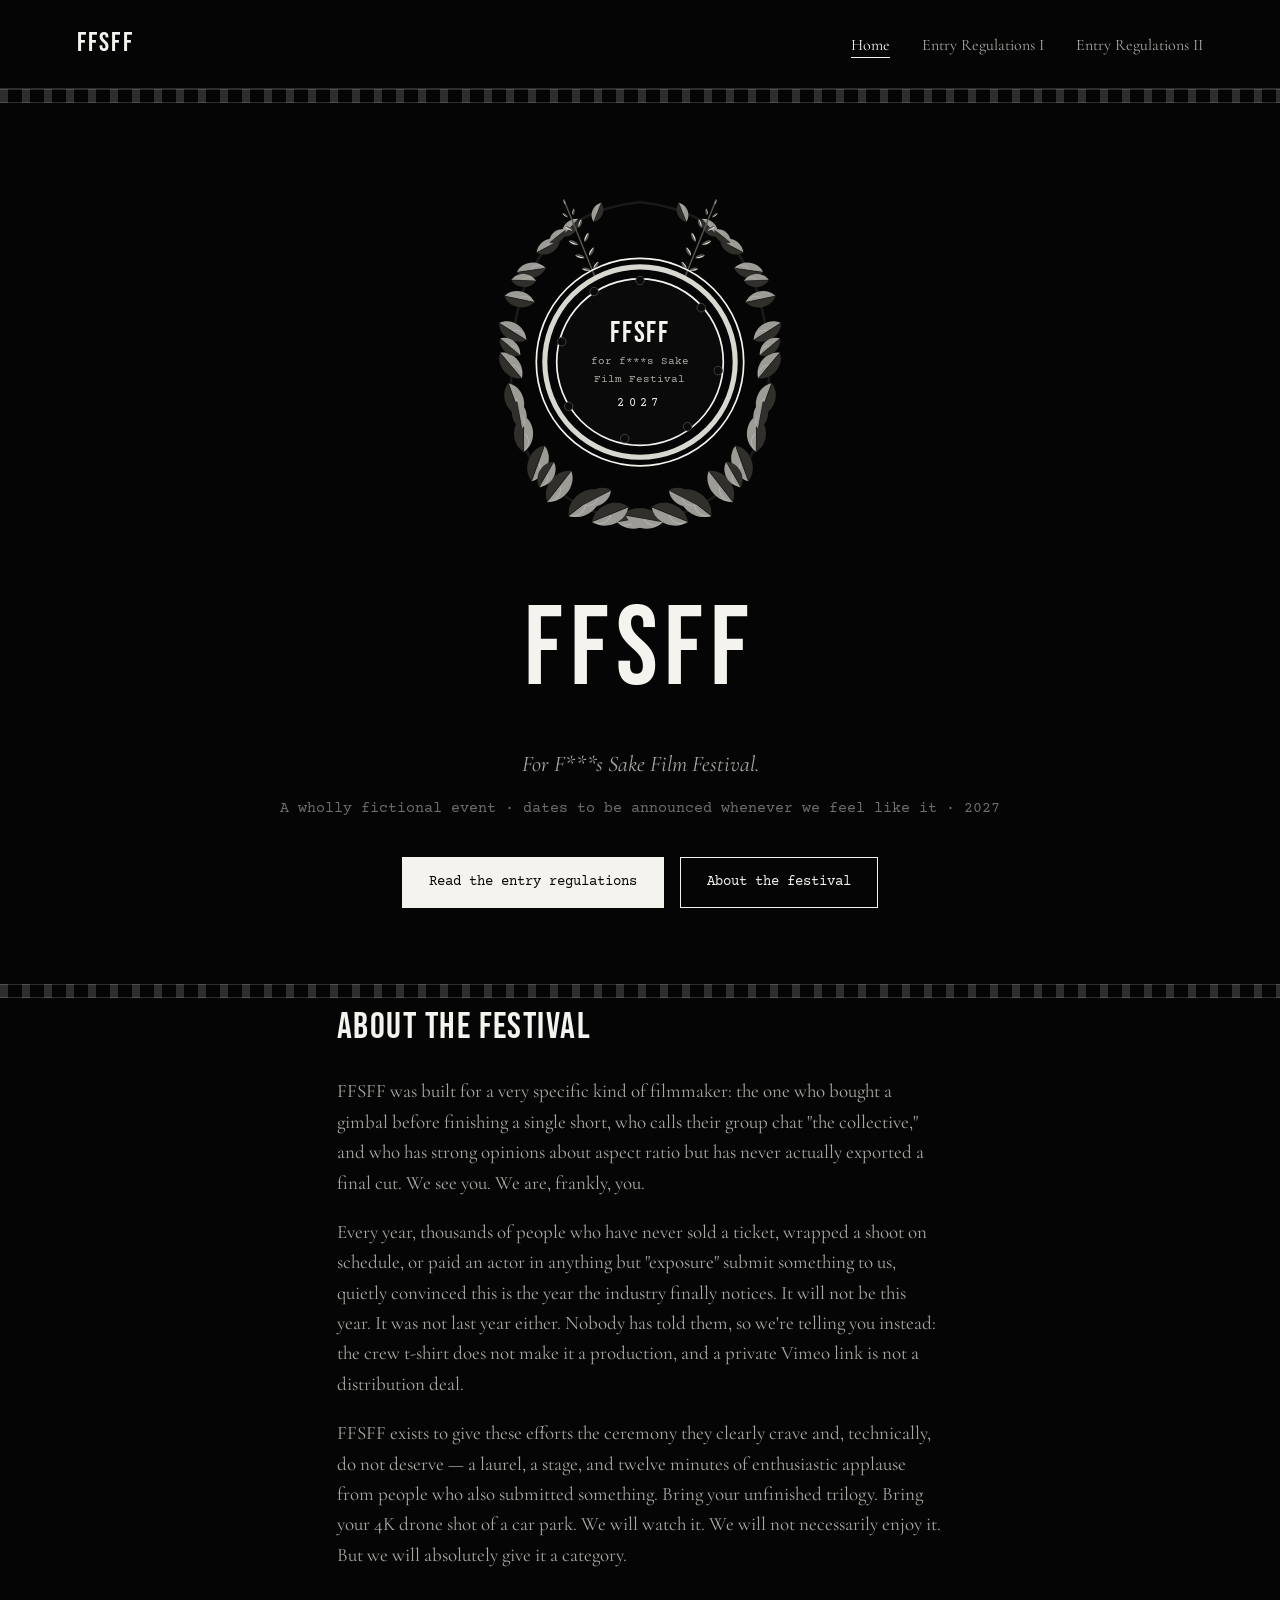
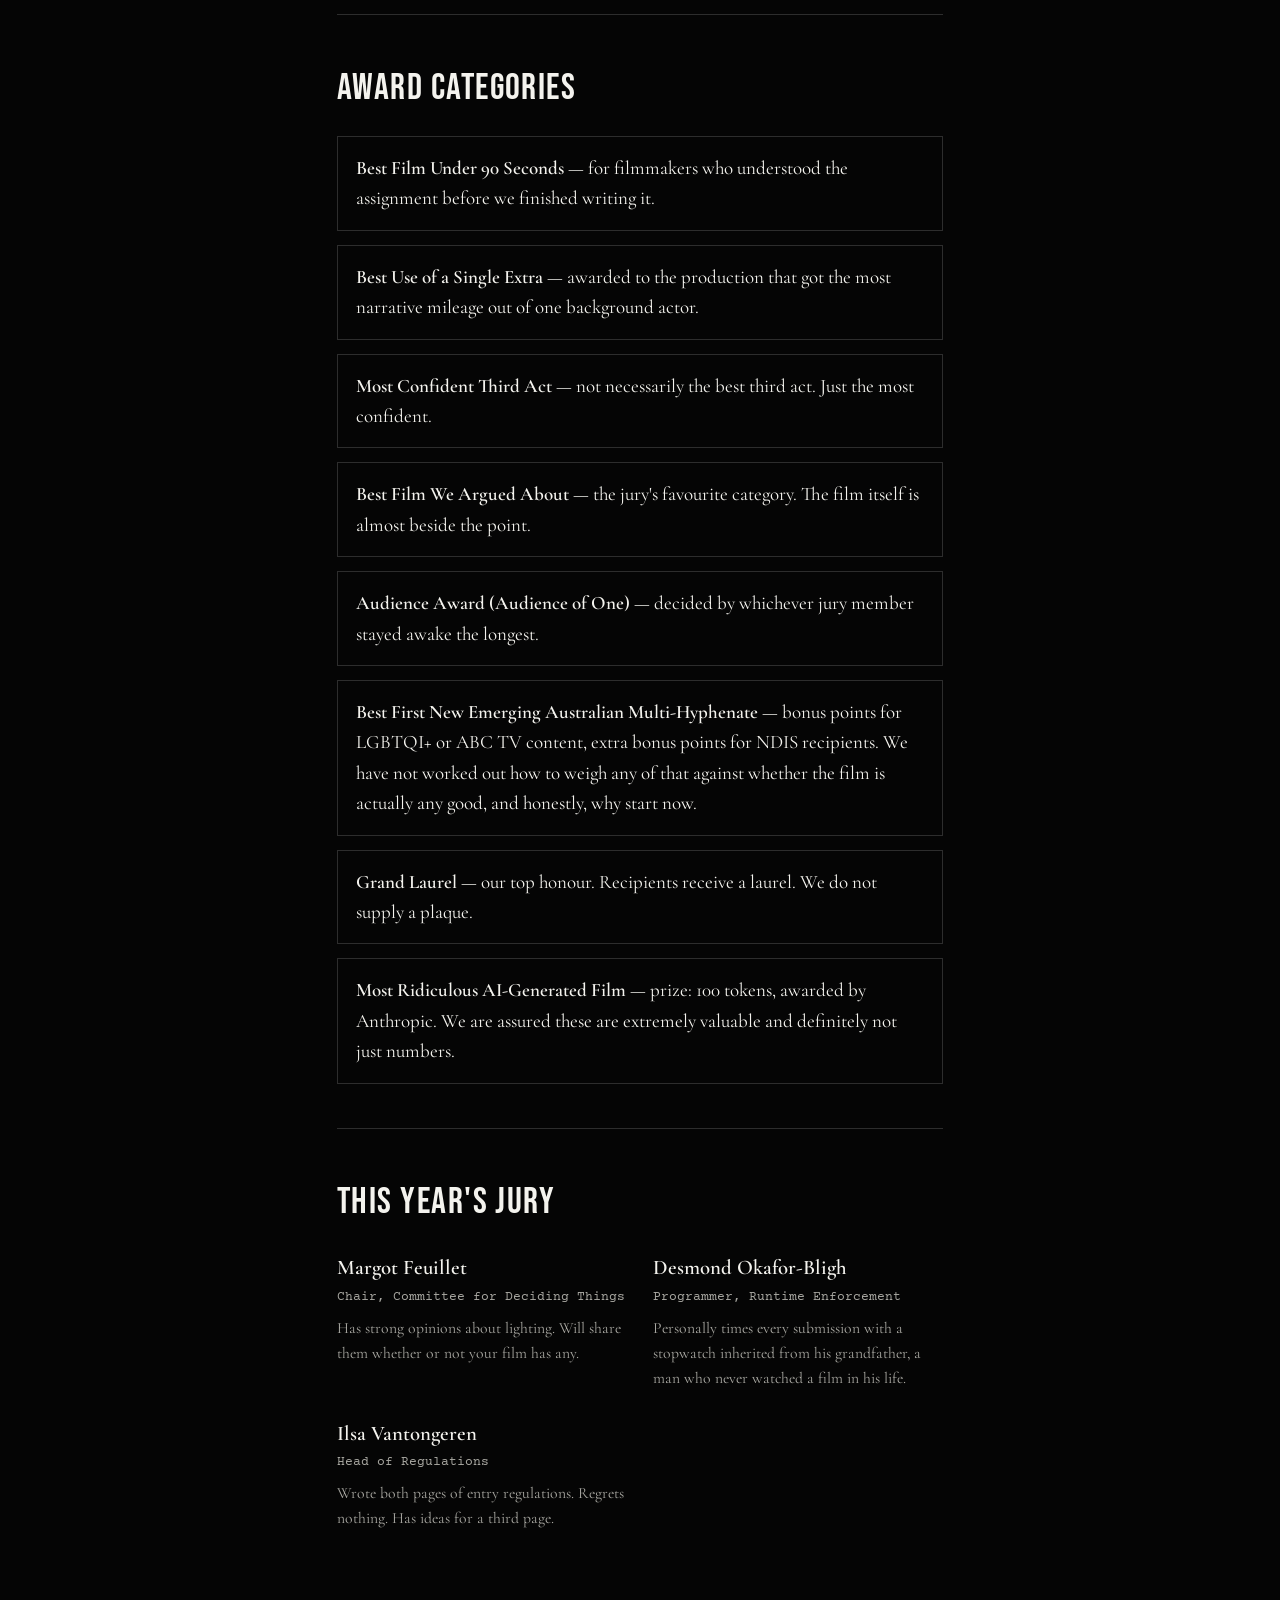
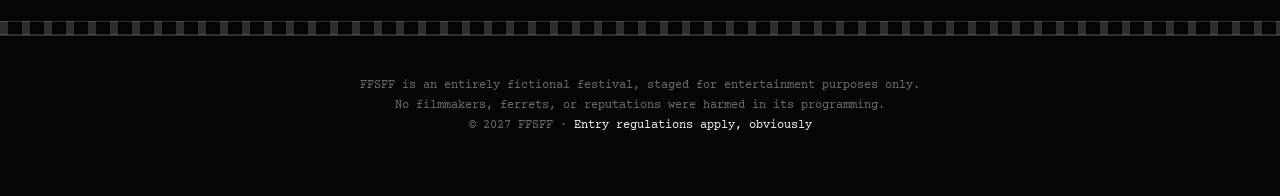
==== commit 7821afa9: "Add AI-generated film category" ====
--- a/index.html
+++ b/index.html
@@ -176,6 +176,7 @@
       <li><strong>Audience Award (Audience of One)</strong> — decided by whichever jury member stayed awake the longest.</li>
       <li><strong>Best First New Emerging Australian Multi-Hyphenate</strong> — bonus points for LGBTQI+ or ABC TV content, extra bonus points for NDIS recipients. We have not worked out how to weigh any of that against whether the film is actually any good, and honestly, why start now.</li>
       <li><strong>Grand Laurel</strong> — our top honour. Recipients receive a laurel. We do not supply a plaque.</li>
+      <li><strong>Most Ridiculous AI-Generated Film</strong> — prize: 100 tokens, awarded by Anthropic. We are assured these are extremely valuable and definitely not just numbers.</li>
     </ul>
   </section>
 
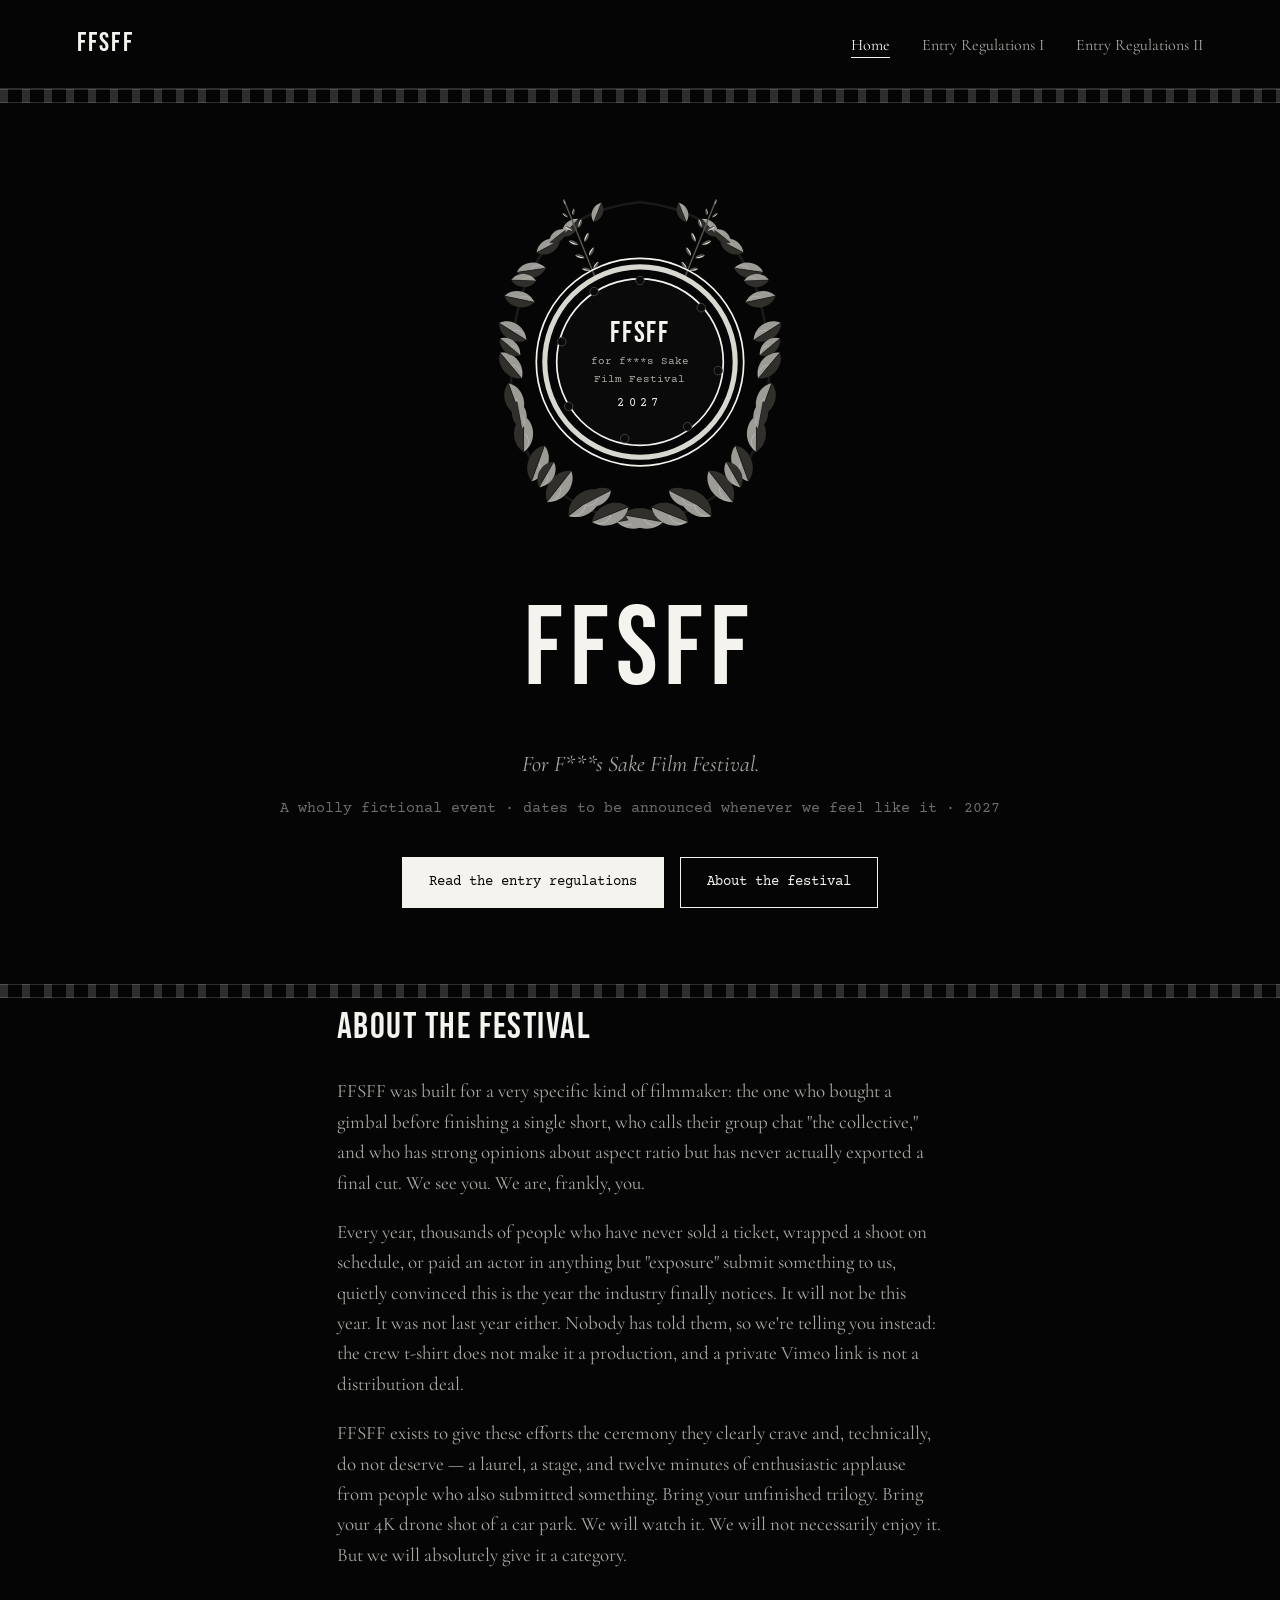
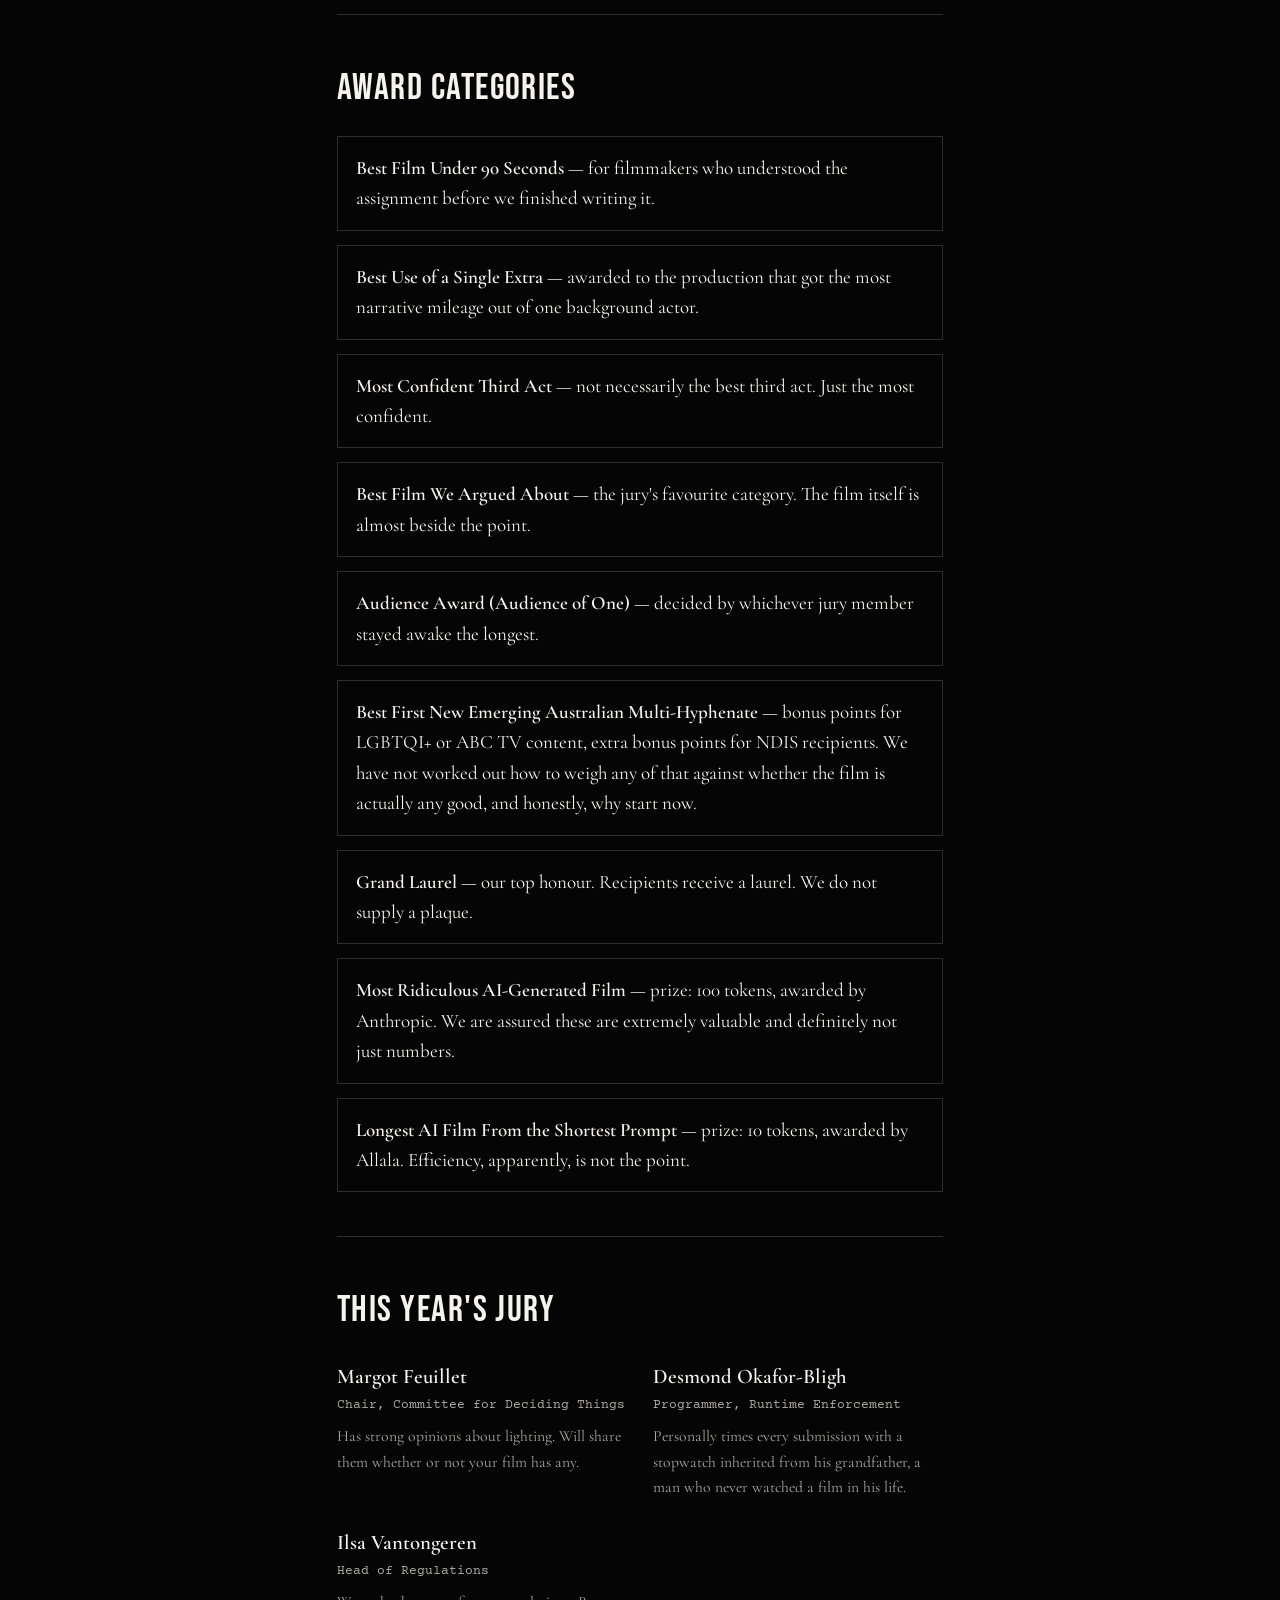
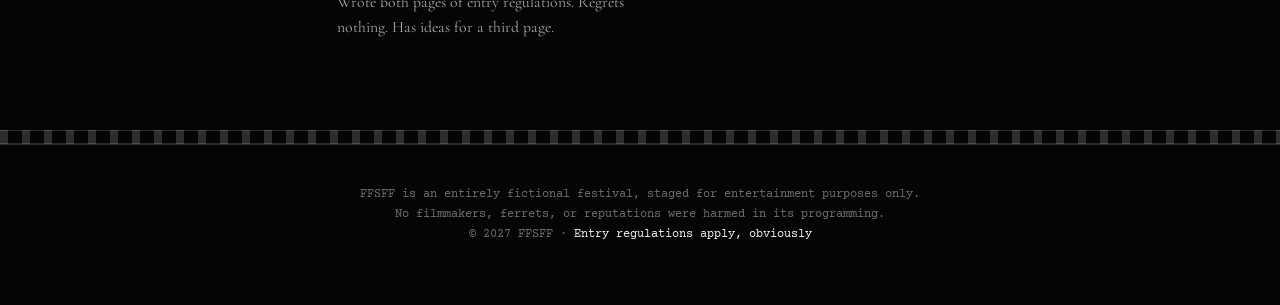
==== commit ca2d1dc2: "Add shortest-prompt AI film category" ====
--- a/index.html
+++ b/index.html
@@ -177,6 +177,7 @@
       <li><strong>Best First New Emerging Australian Multi-Hyphenate</strong> — bonus points for LGBTQI+ or ABC TV content, extra bonus points for NDIS recipients. We have not worked out how to weigh any of that against whether the film is actually any good, and honestly, why start now.</li>
       <li><strong>Grand Laurel</strong> — our top honour. Recipients receive a laurel. We do not supply a plaque.</li>
       <li><strong>Most Ridiculous AI-Generated Film</strong> — prize: 100 tokens, awarded by Anthropic. We are assured these are extremely valuable and definitely not just numbers.</li>
+      <li><strong>Longest AI Film From the Shortest Prompt</strong> — prize: 10 tokens, awarded by Allala. Efficiency, apparently, is not the point.</li>
     </ul>
   </section>
 
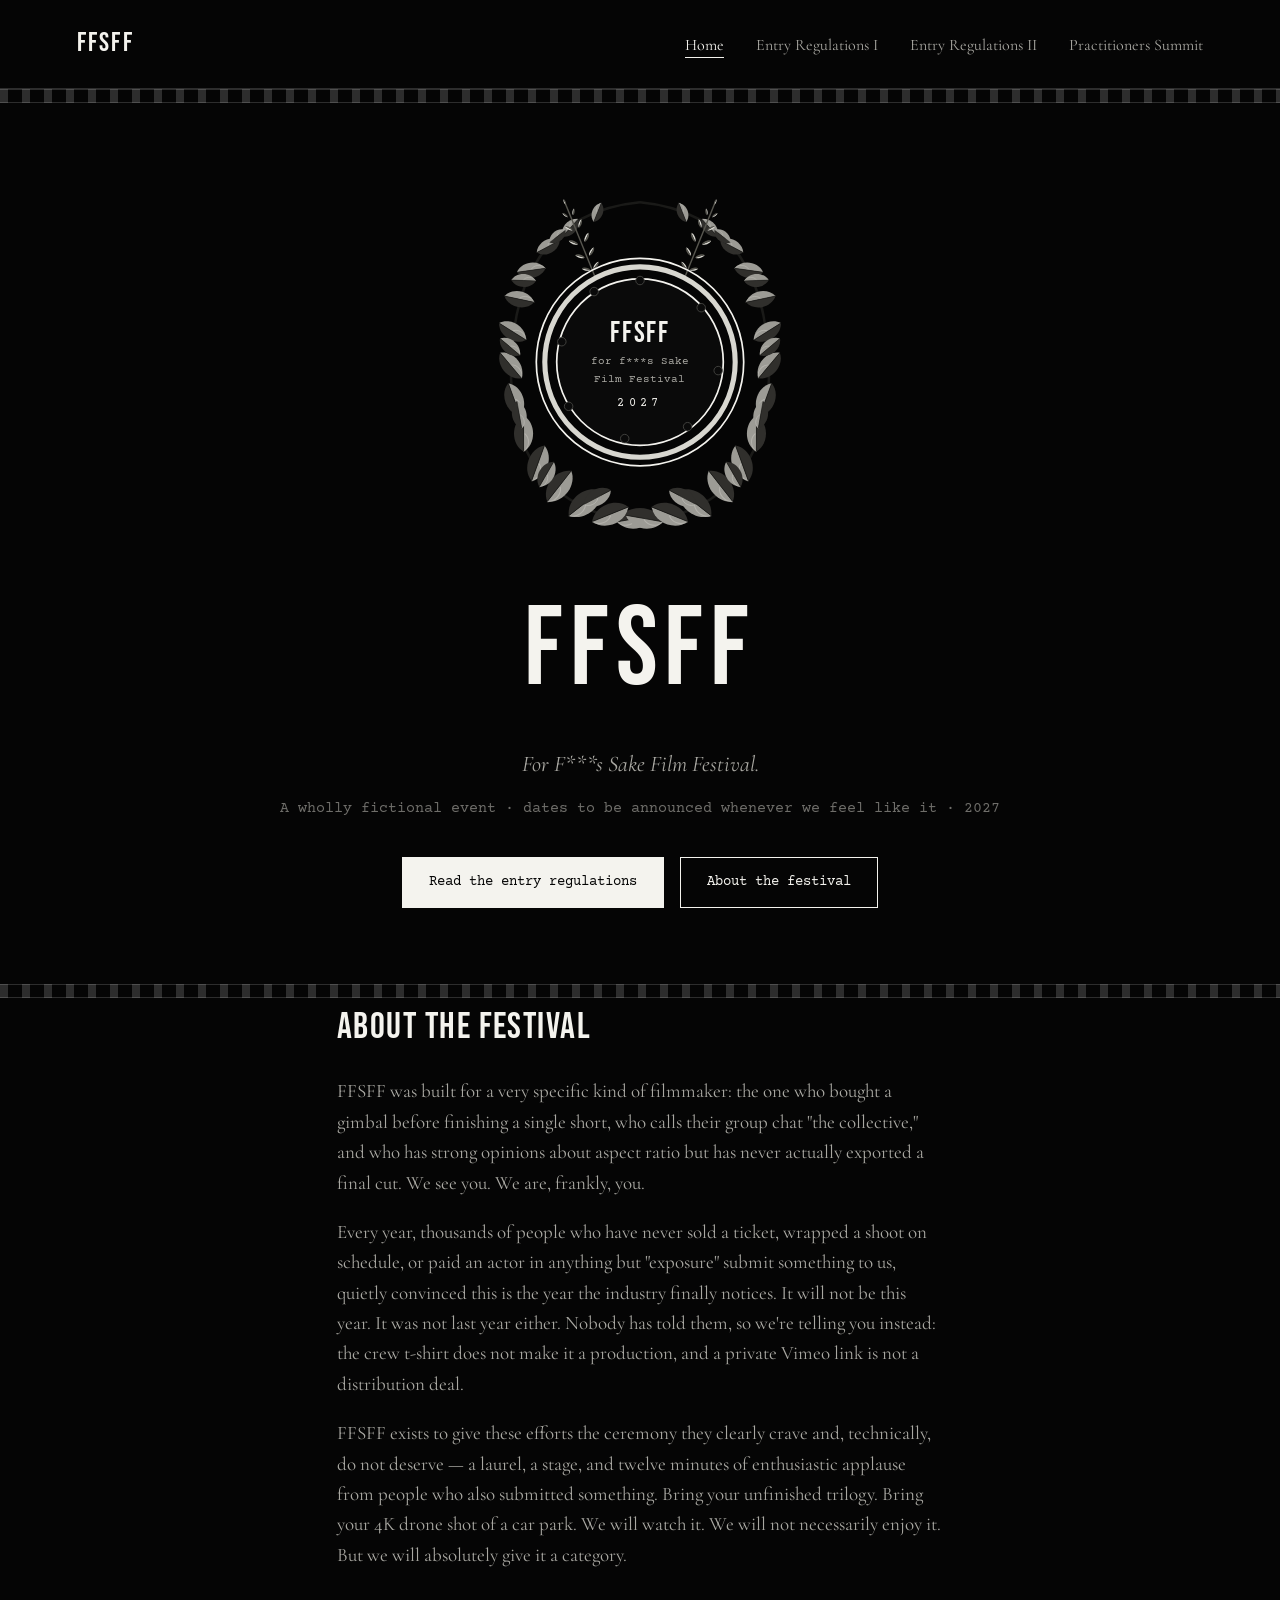
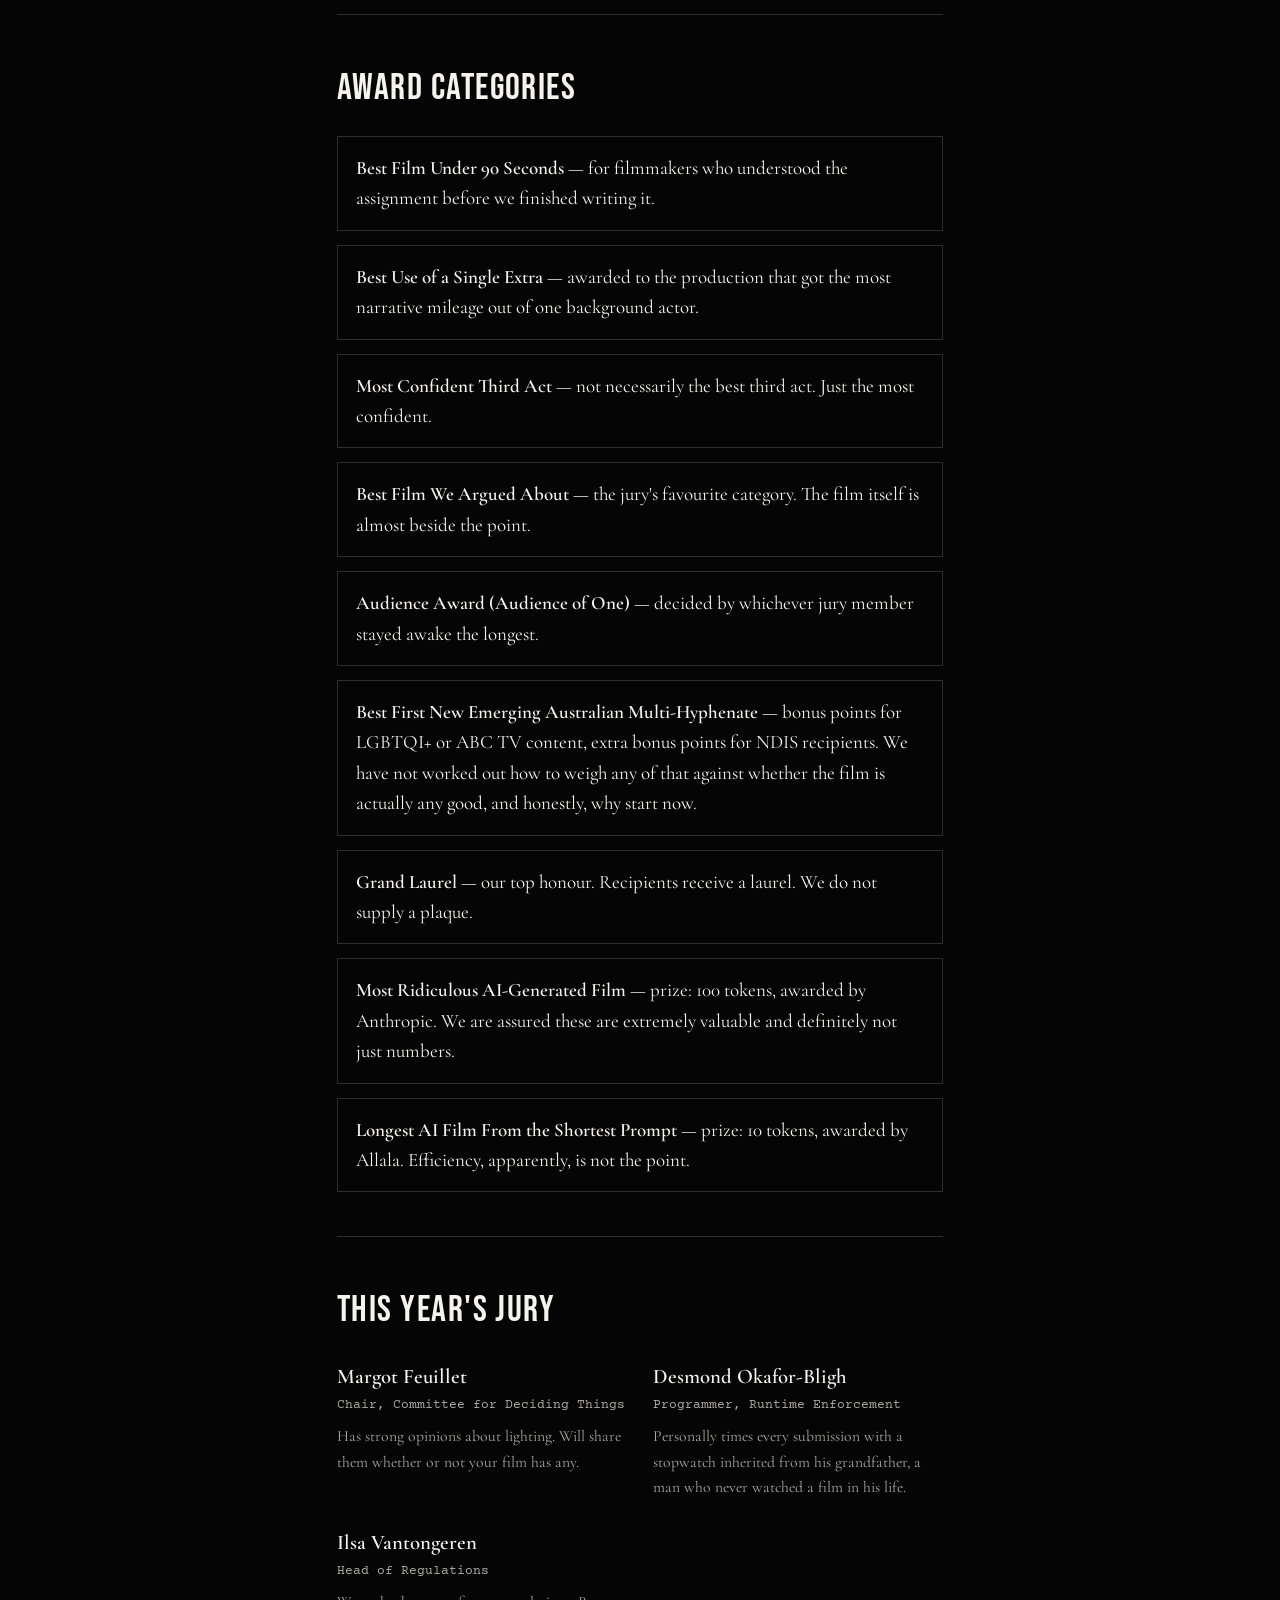
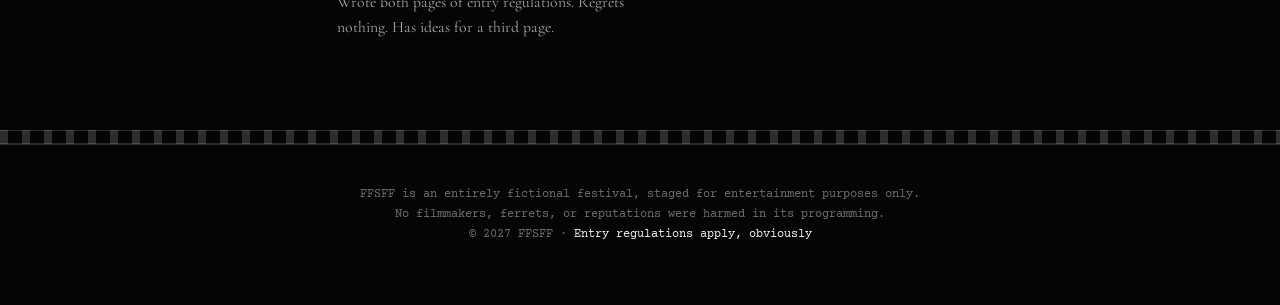
==== commit 47b6282b: "Add nav link to Practitioners Summit" ====
--- a/index.html
+++ b/index.html
@@ -44,6 +44,7 @@
     <a href="index.html" aria-current="page">Home</a>
     <a href="entry-regulations-1.html">Entry Regulations I</a>
     <a href="entry-regulations-2.html">Entry Regulations II</a>
+    <a href="practitioners-summit.html">Practitioners Summit</a>
   </nav>
 </div>
 <div class="filmstrip"></div>
--- a/style.css
+++ b/style.css
@@ -243,8 +243,32 @@
   color:var(--grey-dim);
 }
 
+.schedule{width:100%;border-collapse:collapse;margin-top:16px;font-family:'Courier Prime',monospace;font-size:0.92rem;}
+.schedule th{text-align:left;color:var(--grey);font-weight:400;border-bottom:1px solid var(--line);padding:8px 12px 8px 0;letter-spacing:0.05em;}
+.schedule td{border-bottom:1px solid var(--line-soft);padding:12px 12px 12px 0;vertical-align:top;color:var(--white);}
+.schedule td.time{color:var(--grey);white-space:nowrap;width:1%;}
+.schedule td p{margin:4px 0 0;color:var(--grey);font-family:'Cormorant Garamond',serif;font-size:1.02rem;}
+
+.speaker-grid{display:grid;gap:22px;grid-template-columns:repeat(auto-fit,minmax(220px,1fr));margin-top:20px;}
+.speaker-card h3{margin:0 0 2px;color:var(--white);font-weight:600;font-size:1.25rem;}
+.speaker-card .title{font-family:'Courier Prime',monospace;font-size:0.8rem;color:var(--grey);margin-bottom:8px;line-height:1.4;}
+.speaker-card p{margin:0;color:var(--grey);font-size:0.98rem;}
+
+.venue-note{
+  font-family:'Courier Prime',monospace;
+  font-size:0.88rem;
+  color:var(--grey);
+  border:1px dashed var(--line);
+  padding:14px 16px;
+  margin:18px 0 4px;
+}
+
 @media (max-width:520px){
   .stamp{position:static;transform:rotate(-8deg);margin:14px auto 0;}
   .doc-head h1{margin-top:0;}
   .hero .emblem{width:260px;}
-}
+  .schedule, .schedule tbody, .schedule tr, .schedule td{display:block;width:100%;}
+  .schedule td.time{width:auto;padding-bottom:0;}
+  .schedule tr{padding:12px 0;border-bottom:1px solid var(--line-soft);}
+  .schedule td{border-bottom:none;padding:2px 0;}
+}
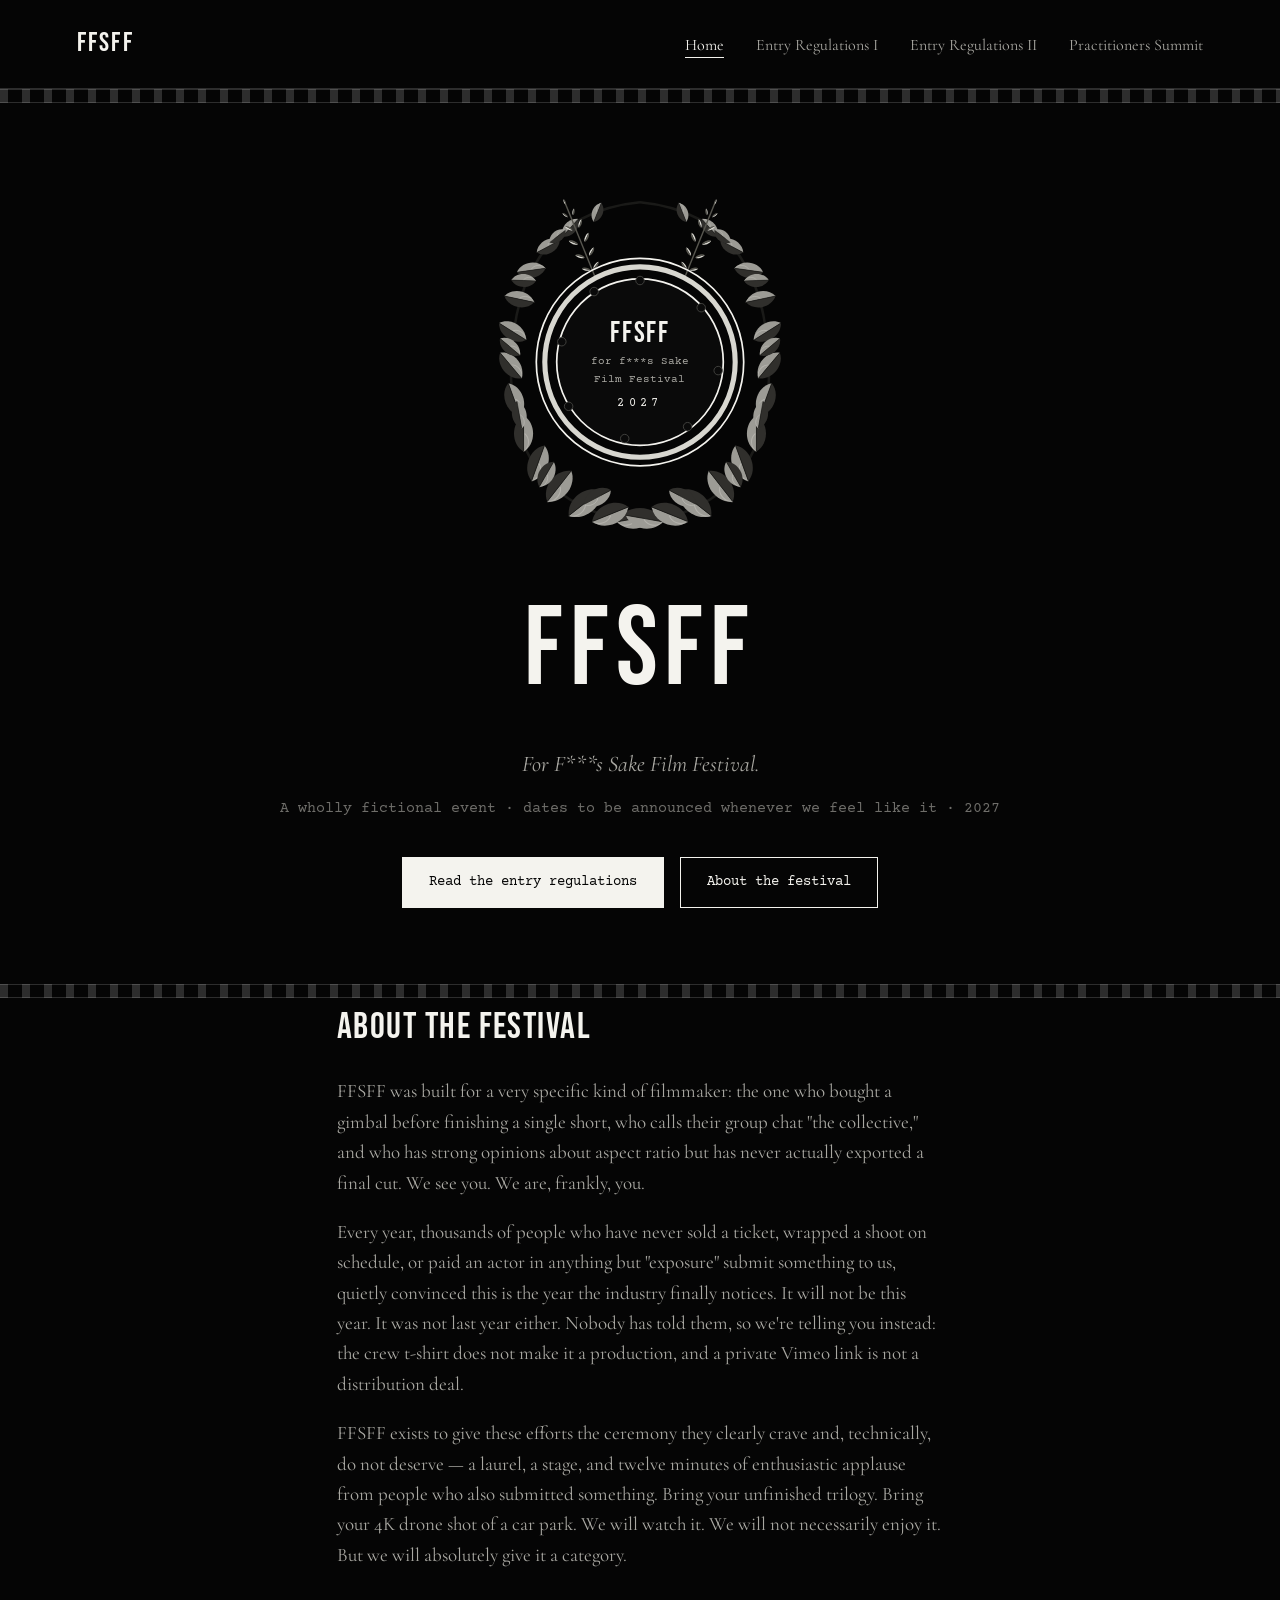
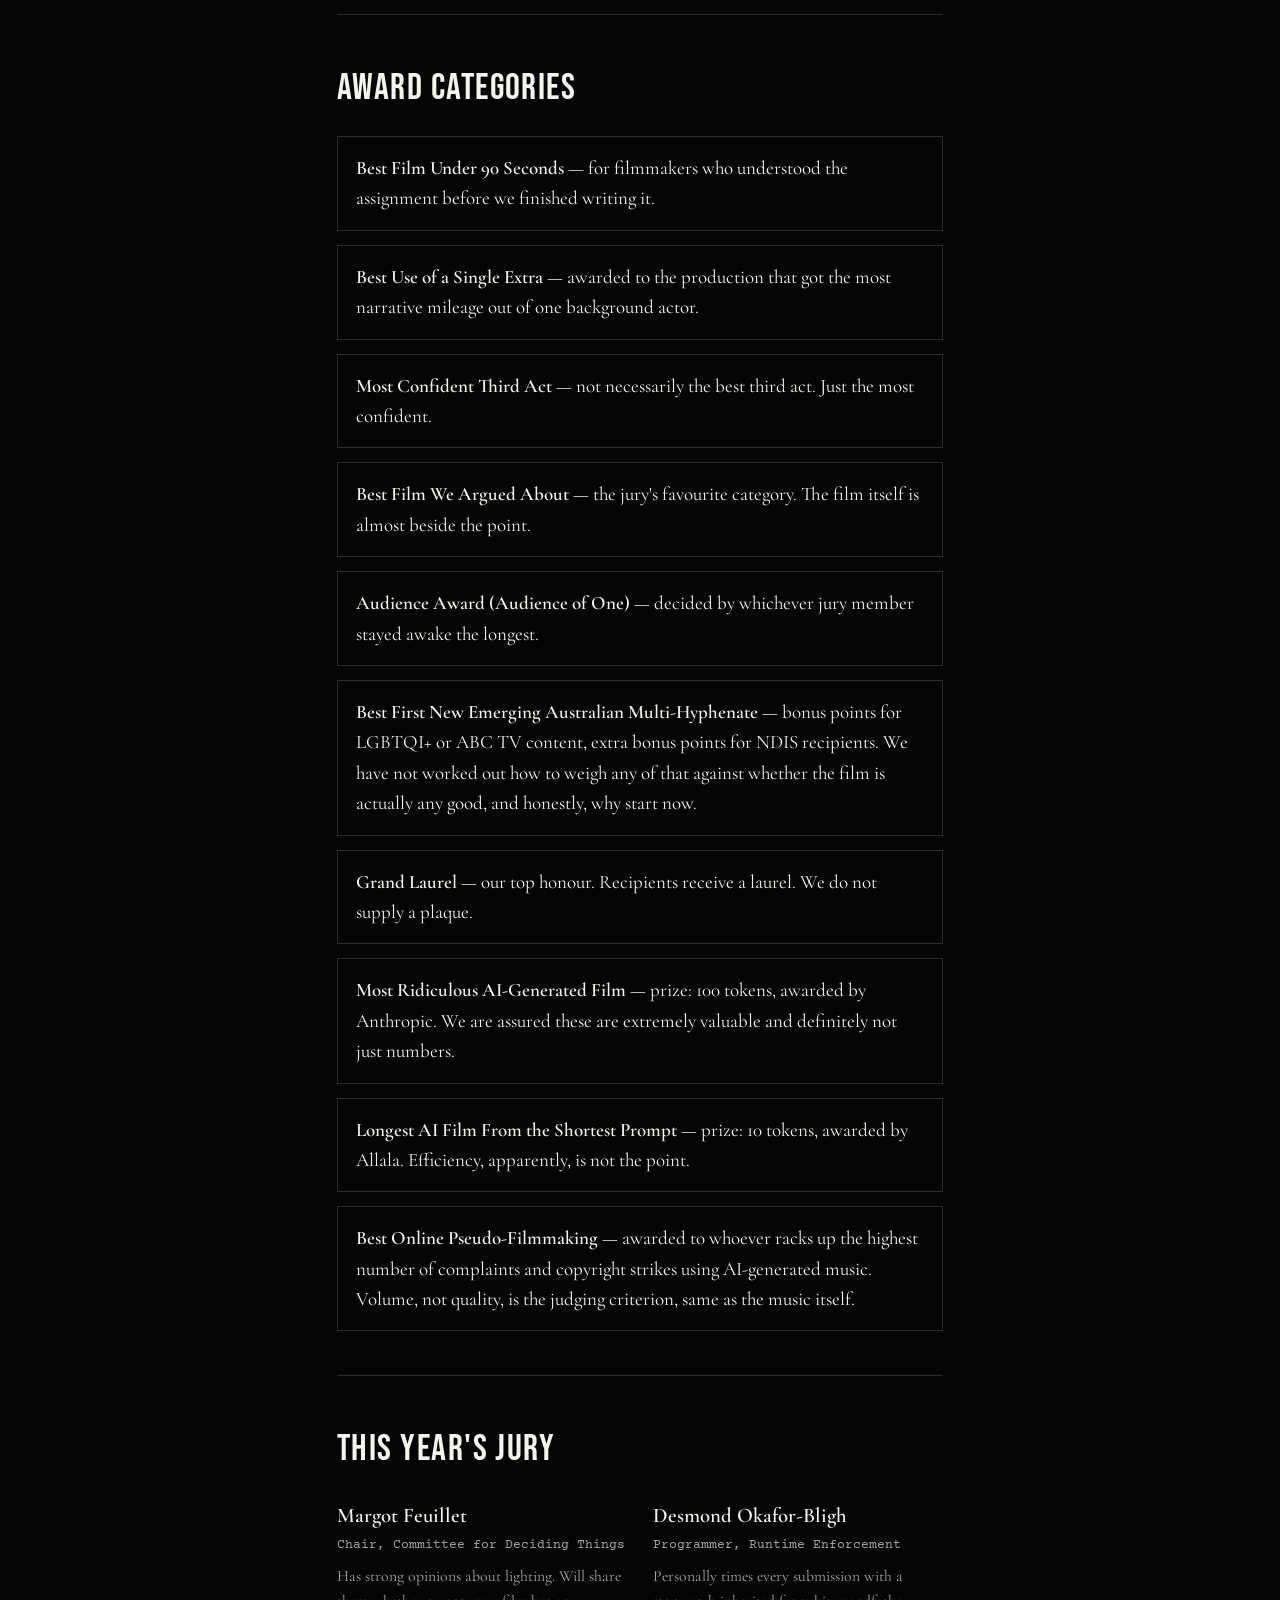
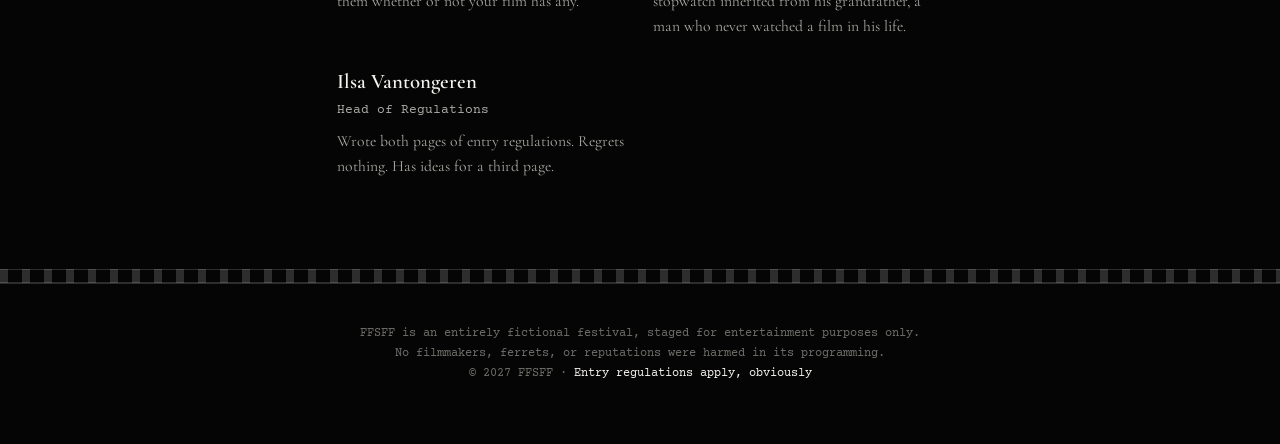
==== commit b38d6e62: "Add Best Online Pseudo-Filmmaking category" ====
--- a/index.html
+++ b/index.html
@@ -179,6 +179,7 @@
       <li><strong>Grand Laurel</strong> — our top honour. Recipients receive a laurel. We do not supply a plaque.</li>
       <li><strong>Most Ridiculous AI-Generated Film</strong> — prize: 100 tokens, awarded by Anthropic. We are assured these are extremely valuable and definitely not just numbers.</li>
       <li><strong>Longest AI Film From the Shortest Prompt</strong> — prize: 10 tokens, awarded by Allala. Efficiency, apparently, is not the point.</li>
+      <li><strong>Best Online Pseudo-Filmmaking</strong> — awarded to whoever racks up the highest number of complaints and copyright strikes using AI-generated music. Volume, not quality, is the judging criterion, same as the music itself.</li>
     </ul>
   </section>
 
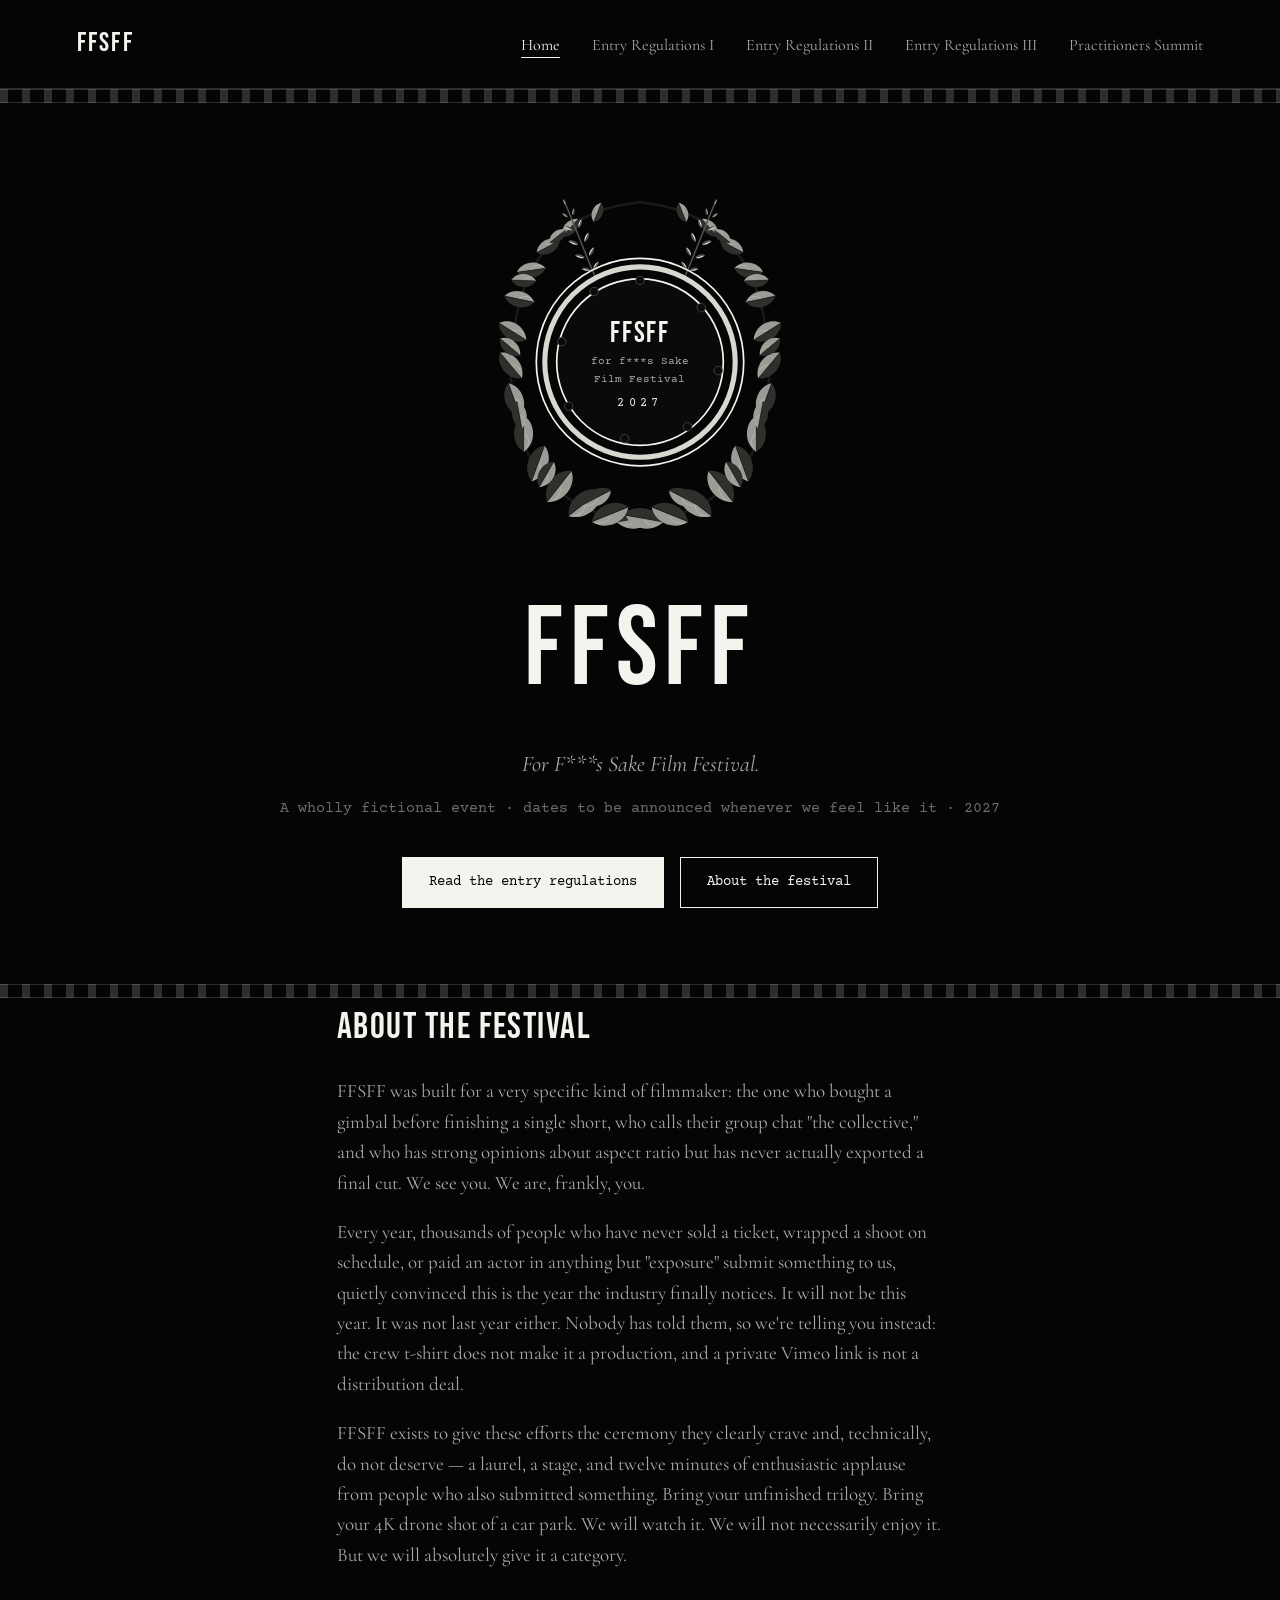
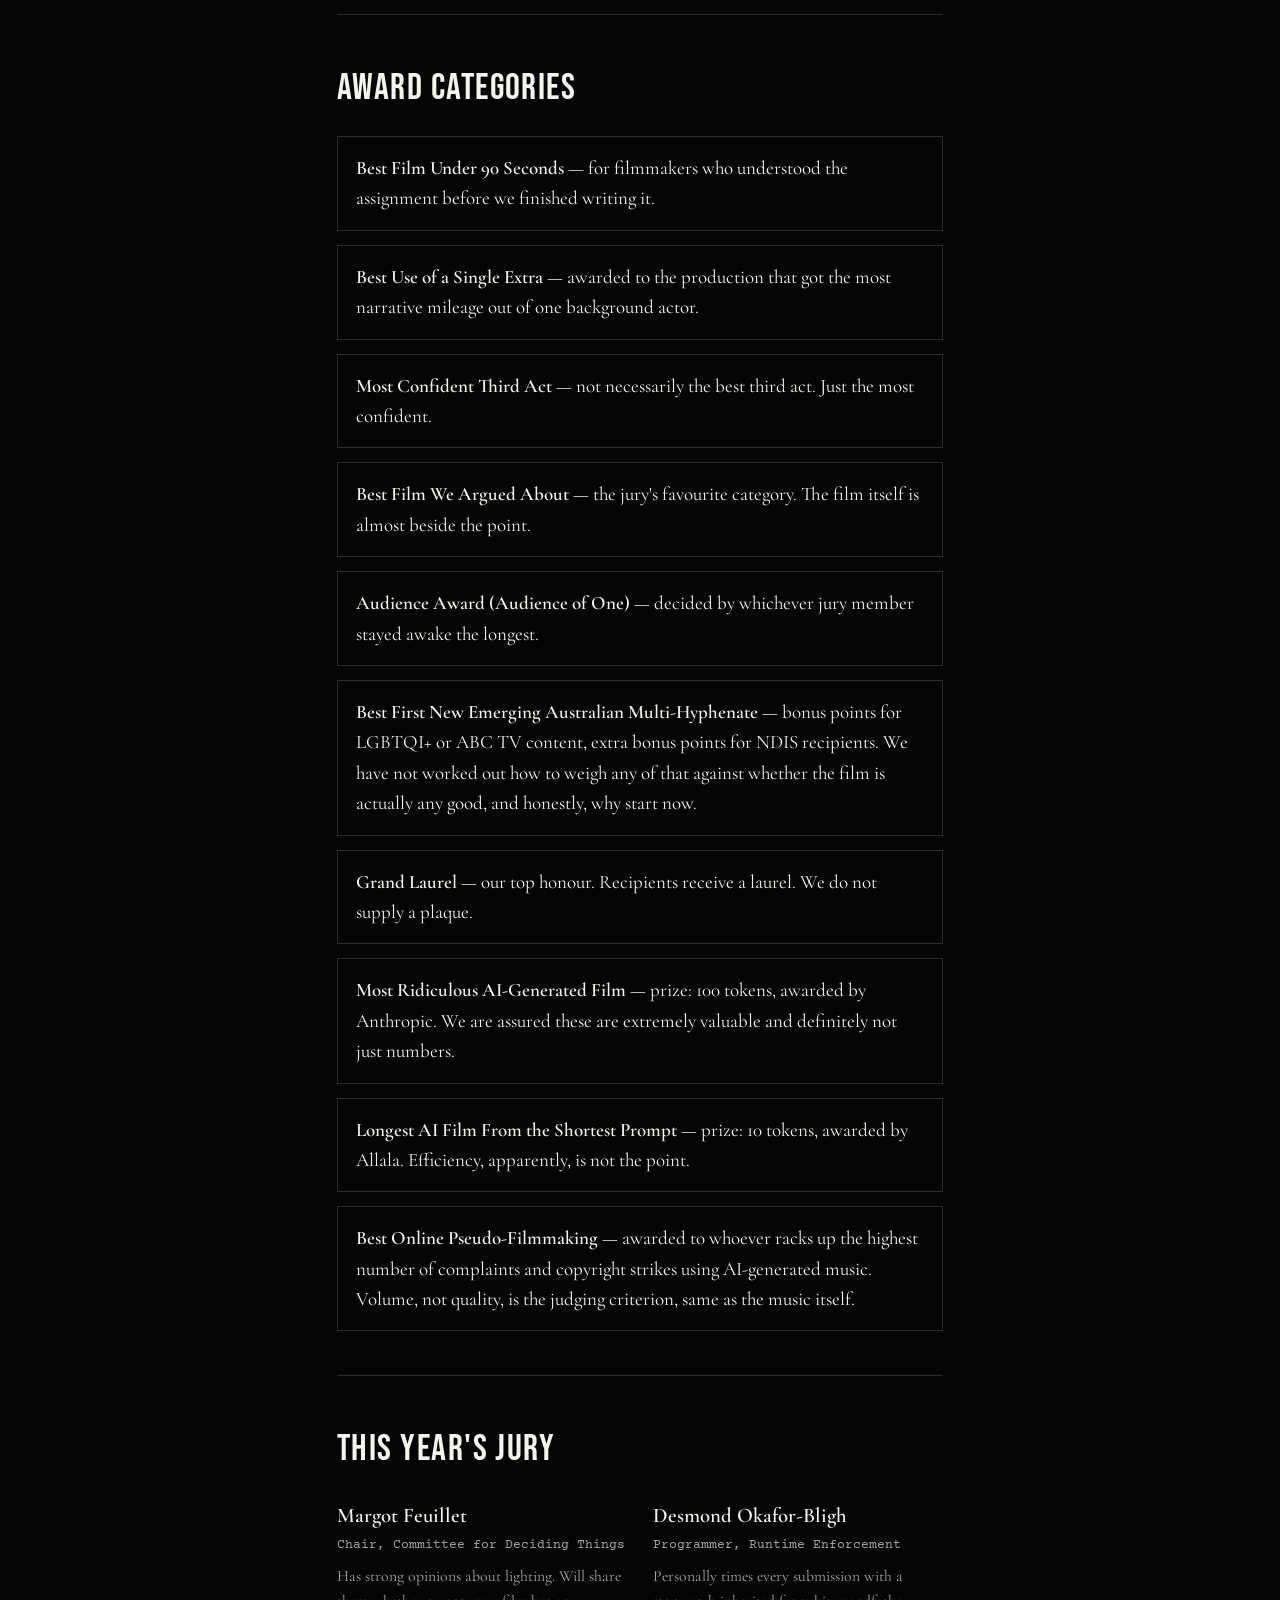
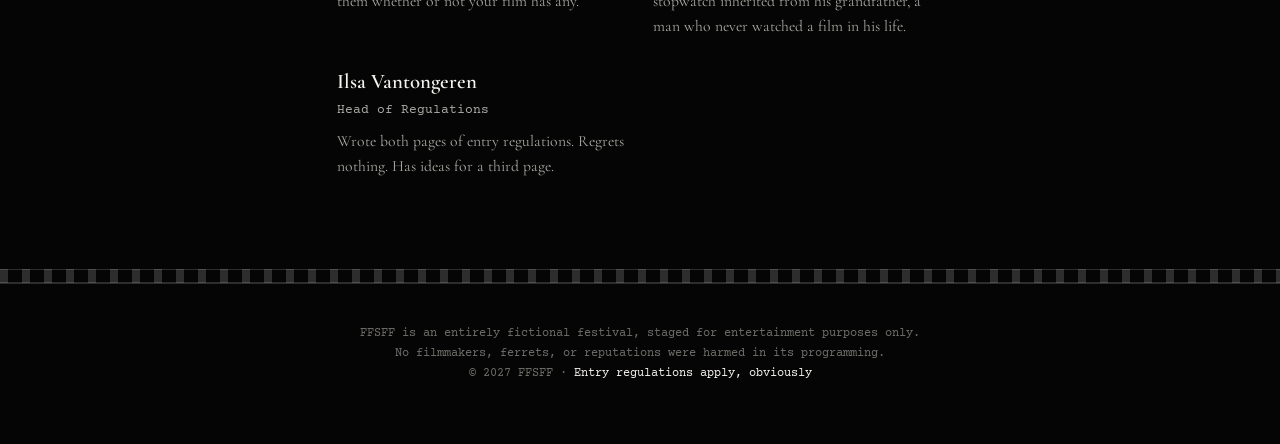
==== commit 014580ae: "Add nav link to Entry Regulations III" ====
--- a/index.html
+++ b/index.html
@@ -44,6 +44,7 @@
     <a href="index.html" aria-current="page">Home</a>
     <a href="entry-regulations-1.html">Entry Regulations I</a>
     <a href="entry-regulations-2.html">Entry Regulations II</a>
+    <a href="entry-regulations-3.html">Entry Regulations III</a>
     <a href="practitioners-summit.html">Practitioners Summit</a>
   </nav>
 </div>
